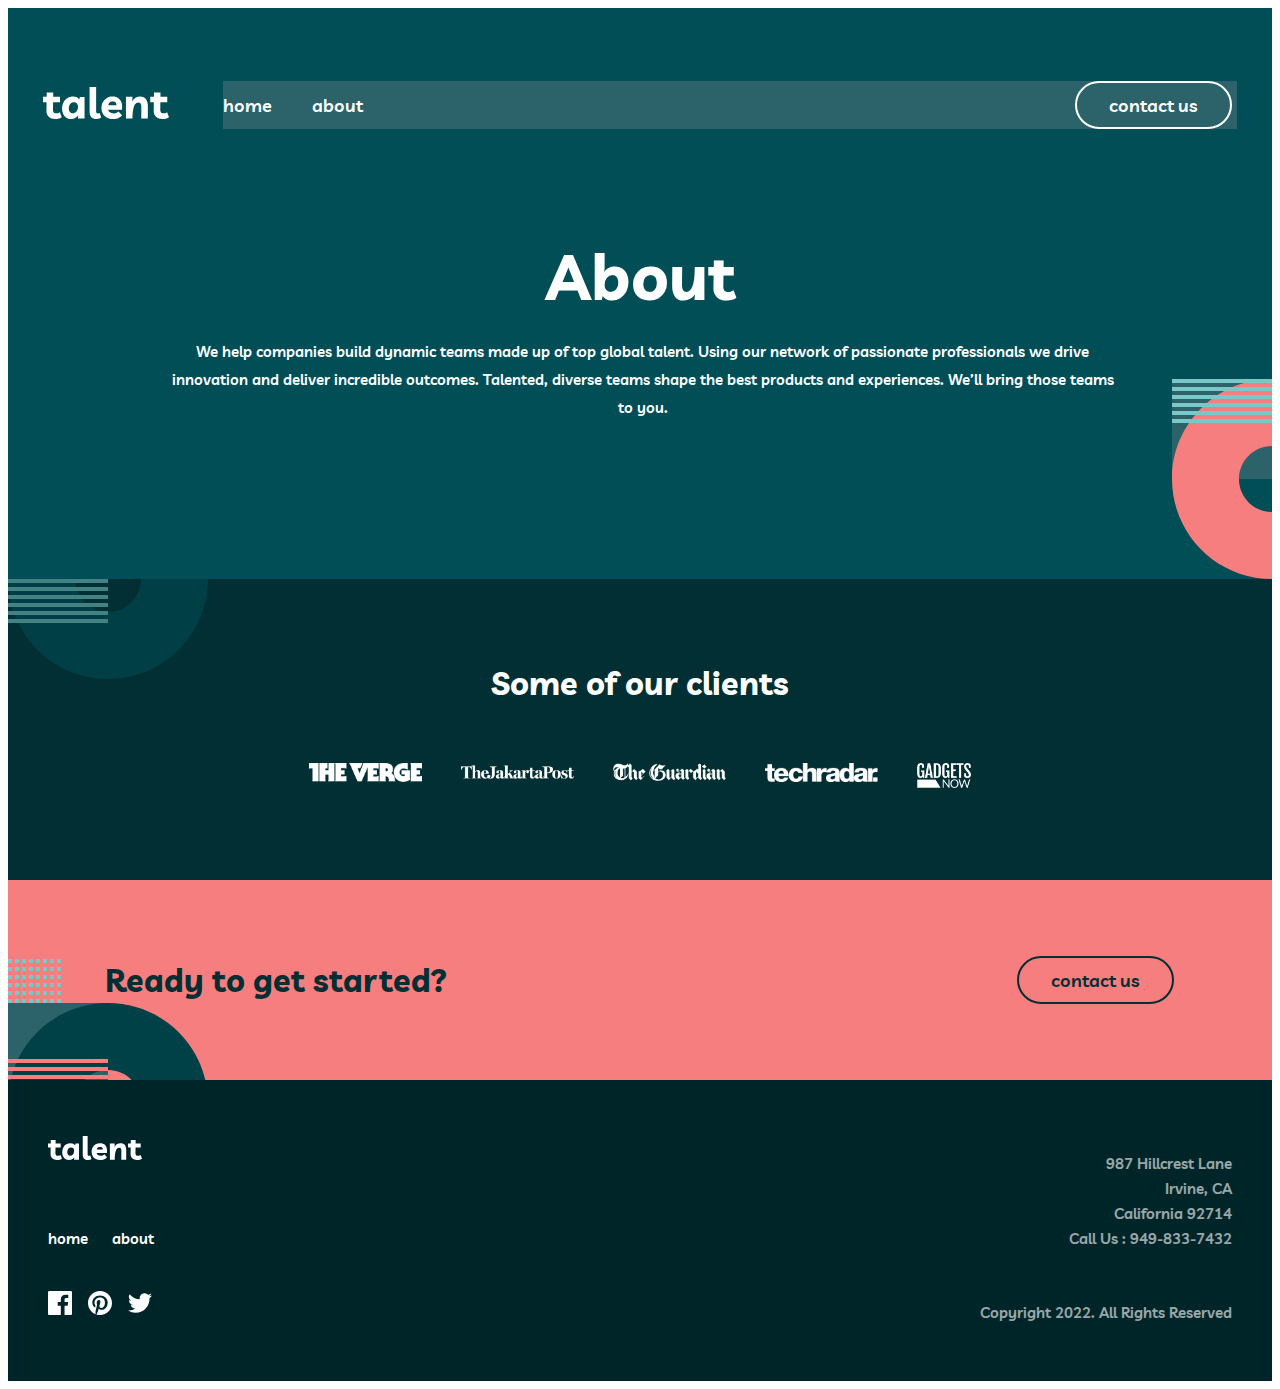
==== about.html @ b9b66983 "Add link to footer contacts button" ====
<!DOCTYPE html>
<html lang="en">

<head>
    <meta charset="UTF-8">
    <meta http-equiv="X-UA-Compatible" content="IE=edge">
    <meta name="viewport" content="width=device-width, initial-scale=1.0">
    <title>About</title>
    <link href="https://cdn.jsdelivr.net/npm/bootstrap@5.2.3/dist/css/bootstrap.min.css" rel="stylesheet" integrity="sha384-rbsA2VBKQhggwzxH7pPCaAqO46MgnOM80zW1RWuH61DGLwZJEdK2Kadq2F9CUG65" crossorigin="anonymous">
    <link rel="stylesheet" href="style.css">
    
</head>

<body>
    <header class="header">
        <a href="index.html" class="linked-img">
          <img src="assets/images/logo.svg" alt="talent logo" class="logo">
        </a>
        <a href="#offcanvasResponsive" data-bs-toggle="offcanvas" role="button" aria-controls="offcanvasResponsive" class="linked-img hamburger">
          <img src="assets/images/icon-hamburger.svg" alt="nav menu open" class="hamburger__img">
        </a>
        <div class="offcanvas-md offcanvas-end header__offcanvas" tabindex="-1" id="offcanvasResponsive" aria-labelledby="offcanvasResponsiveLabel">
            <a href="#offcanvasResponsive" data-bs-dismiss="offcanvas" role="button" class="linked-img close">
              <img src="assets/images/icon-close.svg" alt="nav menu close__img">
            </a>
            <nav class="nav">
              <a href="index.html" class="nav__item link-text body__1 nav__home">home</a>
              <a href="about.html" class="nav__item link-text body__1 nav__about">about</a>
              <a href="contacts.html" class="body__1 button button-primary-light nav__item">
                contact us
              </a>
            </nav>
            <img src="assets/images/bg-pattern-about-1-mobile-nav-1.svg" alt="mobile nav 1" class="offcanvas__bg-image">
        </div>
    </header>
    <main>
        <div class="main-banner-body">
            <div class="main-banner-title">About</div>
            <div class="main-banner-text">We help companies build dynamic teams made up of top global talent. Using our
                network of passionate professionals we drive innovation and deliver incredible outcomes. Talented,
                diverse teams shape the best products and experiences. We’ll bring those teams to you.</div>
            <div class="main-banner-image"><img src="assets/images/bg-pattern-about-1-mobile-nav-1.svg" alt=""></div>

        </div>

        <div class="about-container">
            <img class="about-image"  src="assets/images/bg-pattern-about-4.svg" alt="bg-pattern-about-4">
            <div class="about-text-size">Some of our clients</div>
          </div>
            <div class="about-container-img">
            <div><img class="about-container-box" src="assets/images/logo-the-verge.png" alt="logo-the-verge"></div>
            <div><img class="about-container-box" src="assets/images/logo-jakarta-post.png" alt="logo-jakarta-post"></div>
            <div><img class="about-container-box" src="assets/images/logo-the-guardian.png" alt="logo-the-guardian"></div>
            <div><img class="about-container-box" src="assets/images/logo-tech-radar.png" alt="logo-tech-radar"></div>
            <div><img class="about-container-box" src="assets/images/logo-gadgets-now.png" alt="logo-gadget-now"></div>
          </div>
    </main>
    <footer>
      <div class="ready-to-get-started">
        <div class="ready-to-get-started__text">Ready to get started?</div>
        <a href="contacts.html" class="body__1 button button-primary-dark">contact us</a>
        <img src="assets/images/bg-pattern-home-6-about-5.svg" alt="bg-pattern-home-6-about-5" class="ready-to-get-started__image">
      </div>
      <div class="footer-contacts-body">
        <div class="footer-nav">
          <a href="index.html" class="linked-img">
            <img src="assets/images/logo.svg" alt="logo" class="footer-logo">
          </a>
          <p class="footer-links"><a href="index.html" class="footer-links__home">home</a><a href="about.html" class="footer-links__about">about</a></p>
        </div>
        <p class="footer-contacts body__2">
            987 Hillcrest Lane <br>
            Irvine, CA <br>
            California 92714 <br>
            Call Us : 949-833-7432 <br>
        </p>
        <div class="social-network">
          <a target="_blank" href="https://facebook.com"><img src="assets/images/icon-facebook.svg" alt="facebook"></a>
          <a target="_blank" href="https://pinterest.com"><img src="assets/images/icon-pinterest.svg" alt="pinterest"></a>
          <a target="_blank" href="https://twitter.com"><img src="assets/images/icon-twitter.svg" alt="twiter"></a>
        </div>
        <p class="copyright body__2">Copyright 2022. All Rights Reserved</p>
      </div>
    </footer>

  


    <script src="https://cdn.jsdelivr.net/npm/bootstrap@5.2.3/dist/js/bootstrap.bundle.min.js" integrity="sha384-kenU1KFdBIe4zVF0s0G1M5b4hcpxyD9F7jL+jjXkk+Q2h455rYXK/7HAuoJl+0I4" crossorigin="anonymous"></script>
</body>
</html>
---- style.css ----
@import url("https://fonts.googleapis.com/css2?family=Livvic:ital,wght@0,600;0,700;1,600;1,700&display=swap");
:root {
    --midnight-green: #014e56;
    --light-coral: #f67e7e;
    --white: #ffffff;
    --rapture-blue: #79c8c7;
    --police-blue: #2c6269;
    --deep-jungle-green: #004047;
    --sacramento-state-green: #012f34;
    --dark-green: #002529;
    font-family: "Livvic", sans-serif;
}
*{
    box-sizing: border-box;
}
body{
    font-family: 'Livvic', sans-serif;
}
a{
    color: inherit;
    text-decoration: none;
}
h1, h2, h3, h4, h5, h6 {
    margin-bottom: 0;
}
.body__1 {
    font-size: 18px;
    line-height: 28px;
    font-weight: 600;
}
.body__2 {
    font-size: 15px;
    line-height: 25px;
    font-weight: 600;
}
.h1-large {
    font-size: 100px;
    line-height: 100px;
    font-weight: 700;
}
.h1-small {
    font-size: 64px;
    line-height: 56px;
    font-weight: 700;
}
.h2 {
    font-size: 48px;
    line-height: 48px;
    font-weight: 700;
}
.h3 {
    font-size: 18px;
    line-height: 28px;
    font-weight: 700;
}
.input__text,
.input__textarea{
    display: block;
    border-top: none;
    border-right: none;
    border-left: none;
    border-bottom: 1px solid var(--white);
    background-color: transparent;
    color: white;
    padding-left: 14px;
    margin-bottom: 24px;
    max-width: 540px;
    width: 100%;
}
.input__text{
    padding-bottom: 16px;
}
.input__textarea {
    resize: none;
}
.input__text::placeholder,
.input__textarea::placeholder {
    opacity: 0.6;
}
.input__text:focus-visible,
.input__textarea:focus-visible {
    border-color: var(--rapture-blue);
    outline: none;
}
.input__message{
    display: none;
    font-weight: 700;
    font-style: italic;
    font-size: 10px;
    line-height: 0.5rem;
    padding-left: 14px;
    max-width: 540px;
    width: 100%;
}
.input-alert{
    border-color: var(--light-coral);
    color: var(--light-coral);
}
.input__text.input-alert,
.input__textarea.input-alert{
    margin-bottom: 8px;
}
.input__message.input-alert {
    display: block;
    margin-bottom: 24px;
}
.about-container-img{
    background-color:#012F34;
    display:flex;
    flex-direction: column;
    color: #FFFFFF;
    text-align: center;
    gap: 56px;
    padding-bottom: 88px;
   
    
} 
.about-container{
    background-color:#012F34;
    color: #FFFFFF;
    text-align: center; 
    position: relative;
    padding-top: 88px;
    padding-bottom: 64px;
    overflow: hidden;
    font-size: 32px;
    line-height: 32px;
    font-weight: 700;
}



.about-container-box{
    max-height: 25px;
    max-width: 113px;
    text-align: center;
    
    
}

.about-image{
    position:absolute ;
    top: -100px;
    left: -100px;
    width: 200px;
    height: 200px;
    opacity: 54%;
}
/*.about-text-size{
    font-size: 32px;
    font-weight: 700;
}  */


.button{
    border-width: 2px;
    border-style: solid;
    border-radius: 24px;
    padding: 9px 32px 11px;
    height: 48px;
}
.button:disabled{
    opacity: 0.25;
}
.button-primary-light{
    background-color: transparent;
    border-color: var(--white);
    color: var(--white);
}
.button-primary-light:hover{
    background-color: var(--white);
    color: var(--sacramento-state-green);
}
.button-primary-dark {
    background-color: transparent;
    border-color: var(--sacramento-state-green);
    color: var(--sacramento-state-green);
}
.button-primary-dark:hover{
    background-color: var(--sacramento-state-green);
    color: var(--white);
}
.button-secondary {
    background-color: var(--white);
    border-color: var(--white);
    color: var(--sacramento-state-green);
}
.button-secondary:hover {
    background-color: var(--rapture-blue);
    border-color: var(--rapture-blue);
}

/*index main banner*/

@media only screen and (max-width: 768px) {
    /* For mobile devices with a screen width between 375px to 768px */
    .main-banner {
        font-family: "Livvic";
        background-color: rgba(1, 78, 86, 1);
        color: #ffffff;
        padding-top: 80px;
    }
    .banner-title {
        text-align: center;
        width: 87.2%;
        height: 80px;
        font-size: 40px;
        font-weight: 700;
        line-height: 40px;
        margin-bottom: 18px;
        margin-left: 6.4%;
        margin-right: 6.4%;
    }
    .banner-text {
        font-style: normal;
        text-align: center;
        width: 87.2%;
        height: 112px;
        font-size: 15px;
        font-weight: 600;
        line-height: 28px;
        margin-left: 6.4%;
        margin-right: 6.4%;
    }
    .bg-pattern-home-2{
        text-align: center;
        margin-top: 97px;
        margin-left: 2%;
        margin-right: 2%;
    }
  }
  
  @media only screen and (min-width: 768px) and (max-width: 1339px) {
    /* For tablets with a screen width between 769px and 1339px */
    .main-banner {
        padding-top: 112px;
        font-family: "Livvic";
        background-color: rgba(1, 78, 86, 1);
        color: #ffffff;
    }
    .banner-title {
        text-align: center;
        width: 88.94%;
        height: 112px;
        font-size: 64px;
        font-weight: 700;
        line-height: 56px;
        margin-bottom: 24px;
        margin-left: 5.85%;
        margin-right: 5.21%;
    }
    .banner-text {
        text-align: center;
        font-style: normal;
        width: 59.5%;
        margin-left: 20.2%;
        margin-right: 20.3%;
        font-size: 15px;
        font-weight: 600;
        line-height: 28px;
    }
    .bg-pattern-home-2{
        text-align: center;
        margin-top: 156px;
    }
  }
  @media only screen and (min-width: 1440px) {
    /* For desktop computers with a screen width above 1440px */
    .main-banner {
        padding-top: 112px;
        font-family: "Livvic";
        background-color: rgba(1, 78, 86, 1);
        color: #ffffff;
    }
    .banner-title {
        display: inline-block;
        width: 635px;
        height: 200px;
        font-size: 100px;
        font-weight: 700;
        line-height: 100px;
    }
    .banner-text {
        display: inline-block;
        text-align: left;
        width: 445px;
        height: 112px;
        margin-left: 155px;
        margin-right: 156px;
        font-size: 18px;
        font-weight: 600;
        line-height: 28px;
     }
     .bg-pattern-home-2{
        margin-top: 156px;
    }
  }

/*index main features*/

.main-features-body {
  position: relative;
  background-color: rgba(1, 47, 52, 1);
  font-family: "Livvic", sans-serif;
  text-align: center;
  overflow: hidden;
}
.red-line {
  position: absolute;
  padding: 28px 0px 25px 0px;
  left: 24px;
  width: 50px;
  height: 4px;
  border-bottom: solid #f67e7e;
}
.bg-pattern-home-3 {
  position: absolute;    
  display: inline-block;
  right:-100px;
  top: 0px;
 
}
.features-title {
  text-align: left;
  font-family: "Livvic";
  margin: 90px 100px 40px 20px;
  font-size: 32px;
  font-weight: 700;
  line-height: 32px;
  font-style: normal;
  vertical-align: top;
  color: #ffffff;
  
}
.features h5{
    text-align: center;
    font-style: normal;
    vertical-align: top;
    font-size: 18px;
    font-weight: 700;
    line-height: 28px;
    padding: 25px 2px 0px 2px;
}

.features p{ 
    color: #ffffff;
    font-style: normal;
    font-size: 15px;
    opacity: 0.8;
    padding: 5px 22px 25px 22px;
    font-weight: 600;
    line-height: 25px;  
}


/*about main banner*/

.main-banner-body{
    position: relative;
    font-family: "Livvic";
    background-color: rgba(1, 78, 86, 1);
    color: #FFFFFF;
    overflow: hidden;
}
.main-banner-title {
    text-align: center;
    margin-top: 8px;
    margin-bottom: 16px;
    font-family: 'Livvic';
    font-style: normal;
    line-height: 40px;
    font-weight: 700;
    font-size: 40px;
    
}
.main-banner-text{
    text-align: center;
    margin: 0px 24px 108px 24px;
    height: 196px;
    font-family: 'Livvic';
    font-style: normal;
    font-weight: 600;
    font-size: 15px;
    line-height: 28px;
    z-index: 30;
}
.main-banner-image {
    position: absolute;
    width: 200px;
    height: 200px;
    bottom: -100px;
    right: -100px;;
    opacity: 53,49%; 
}
/* contacts banner */
.contacts-container{
    background-color: var(--midnight-green);
    font-weight: bold;
    color: var(--white);
    text-align: center;
    padding-bottom: 48px;
    padding-left: 25px;
    padding-right: 25px;
    position: relative;
}
.contacts-content{
    font-weight: bold;
    color: var(--white);
    display:flex;
    flex-wrap: wrap;
    flex-direction: column;
    align-content: center;
    gap: 24px
}  
.contacts-content__item {
    display: flex;
    align-items: center;
    align-content: flex-start;
}
.contacts-content__img{
    width: 72px;
    height: 72px;
    text-align: center;
}
.contacts-content__text{
    margin-left: 23px;
    text-align: left;
    min-width: 232px;
    font-size: 18px;
    font-weight: 700;
    line-height: 28px;
    margin-bottom: 0;
}
.contacts-text1{
    font-size: 40px;
    line-height: 40px;
    margin-bottom: 16px;
    font-weight: 700; 
}
.contacts-text2{
    font-size: 32px;
    color: var(--light-coral);
    line-height: 48px; 
    font-weight: 700;
    margin-bottom: 40px;
}
.contacts-container__img{
    display: none;
    position: absolute;
    top: 0;
    left: -100px;
    width: 200px;
    height: 200px;
}

/*footer*/

.ready-to-get-started{
    background-color:var(--light-coral);
    text-align: center;
    position: relative;
    overflow: hidden;
    padding: 83px 24px;
    display: flex;
    flex-direction: column;
    align-items: center;
    gap: 24px;
}
.ready-to-get-started__text{
    font-size: 32px;
    line-height: 32px;
    font-weight: 700;
    color: var(--sacramento-state-green);
}

.ready-to-get-started__image {
    position: absolute;
    height: auto;
    width: 200px;
    bottom: -23px;
    left: 0px;    
}   
.footer-contacts-body {
    background-color: var(--dark-green);
    text-align: center;
    position: relative;
    padding-top: 60px;
    padding-bottom: 64px;
    padding-left: 24px;
    padding-right: 24px;
    display: flex;
    flex-direction: column;
    flex-wrap: wrap;
}
.footer-nav {
    flex-basis: 50%;
    display: flex;
    flex-direction: column;
    justify-content: space-between;
}
.footer-logo{  
    margin-bottom: 24px;
    height: 24px;
    width: auto;
}
.footer-links {
    margin-bottom: 24px;
    font-weight: 600;
    font-size: 15px;
    line-height: 25px;
    color: var(--white);
}
.footer-links__home {
    margin-right: 24px;
}
.footer-links__home:hover,
.footer-links__about:hover {
    color: var(--light-coral);
}
.footer-contacts{
    color: var(--white);
    opacity:0.6;
    margin-bottom: 40px;
    flex-basis: 50%;
}
.social-network > a:hover{
    filter: invert(51%) sepia(8%) saturate(3511%) hue-rotate(314deg) brightness(125%) contrast(93%);
}
.social-network{
    display: flex;
    margin-left: auto;
    margin-right: auto;
    margin-bottom: 25px;
    align-items: center;
    flex-direction: row;
    column-gap: 16px;
    width: fit-content;
    flex-basis: 50%;
}
.copyright{
    color: var(--white);
    opacity:0.6;
    flex-basis: 50%;
    margin-bottom: 0;
}

/* header */
.header {
    background-color: var(--midnight-green);
    padding: 48px 24px;
    display: flex;
    align-items: center;
}
.logo{
    height: 32px;
    width: auto;
}
.hamburger {
    margin-left: auto;
}
.hamburger__img{
    height: 17px;
    width: auto;
}
.linked-img{
    height: fit-content;
}

.header__offcanvas {
    background-color: var(--police-blue);
    max-width: 255px;
    padding-top: 56px;
}
.nav{
    display: flex;
    flex-direction: row;
    padding: 0 48px;
}
.link-text{
    color: var(--white);
}
.link-text:hover{
    color: var(--light-coral);
}
.nav__item{
    flex-basis: 100%;
}
.nav__home {
    margin-bottom: 24px;
}
.nav__about {
    margin-bottom: 36px;
}
.close {
    margin-bottom: 39px;
    text-align: end;
    margin-right: 25px;
    line-height: 0;
}
.close__img {
    height: 17px;
    width: auto;
}
.offcanvas__bg-image{
    position: fixed;
    width: 200px;
    height: auto;
    bottom: 0;
    right: -100px;
}

/* index main stories */

.main-stories-body {
    color: var(--white);
    padding-top: 140px; 
    padding-bottom: 84px;
    padding-left: 24px;
    padding-right: 24px;
    position: relative;
    text-align: center;
    background-color: var(--deep-jungle-green); 
}
.quote {
    word-wrap: break-word;
    color: var(--white);
    background-image: url(assets/images/icon-quotes.svg);
    background-repeat: no-repeat;
    background-position: top center;
    padding-top: 36px;
    margin-bottom: 16px;
}
.quotes {
    padding-top: 10px;
    display: flex;
    flex-direction: column;
    row-gap: 48px;
    align-items: center;
}
.stories-icon {
    position: absolute;
    top: 0;
    left: 0;
}
.main-stories {
    margin: 0 auto;
    font-size: 32px;
    font-weight: 700;
    line-height: 32px;
    margin-bottom: 30px;
}
.success-stories {
    color: var(--rapture-blue);
    display: inline-block;
}
.name {
    color: var(--rapture-blue);
    margin-bottom: 2;
}
.role {
    font-style: italic;
    font-weight: 500;
    font-size: 13px;
    line-height: 18px;
    margin-bottom: 16px;
}
.avatar {
    border-radius: 50%;
    border: 2px solid #C4FFFE;
    width: 62px;
    height: 62px;
}
.icon-bot-left {
    position: absolute;
    right: 0;
    bottom: 0;
}
/* form  */
.form-container {
    background-color: var(--midnight-green);
    padding: 10px 24px 88px 24px;
    position: relative;
    overflow: hidden;
}
.form-container__img {
    position: absolute;
    width: 200px;
    height: 200px;
    bottom: -100px;
    right: -100px;
}
.form {
    display: flex;
    flex-direction: column;
    flex-wrap: nowrap;
    align-items: stretch;
    align-content: center;
    margin-left: auto;
    margin-right: auto;
    width: fit-content;
    min-width: 325px
}
.form > .button{
    align-self: start;
}

/* *********TABLET********* */

@media screen and (min-width: 768px){
    /* header */
    .header {
        padding: 73px 35px 111px;
    }
    .logo {
        margin-right: 54px;
    }
    .hamburger {
        display: none;
    }
    .close {
        display: none;
    }
    .offcanvas__bg-image {
        display: none;
    }
    .header__offcanvas {
        max-width: 100%;
        width: 100%;
        padding-top: 0;
    }
    .nav {
        flex-direction: row;
        padding: 0;
        align-items: baseline;
    }
    .nav__item {
        flex-basis: auto;
        margin-bottom: 0;
        margin-right: 40px;
    }
    .button.nav__item{
        margin-left: auto;
        margin-right: 5px;
    }

    /* contacts form */
    .form-container {
        padding: 64px 113px 112px 113px;
    }
    .form-container__img {
        bottom: -3px;
        height: 225px;
    }
    .form {
        min-width: 540px;
    }

    /* contacts banner */
    .contacts-text1 {
        font-size: 64px;
        line-height: 56px;
    }
    .contacts-container__img {
        display: inline;
    }
    .contacts-content__text {
        min-width: 420px;
    }


    /* main stories */
    .main-stories-body {
        padding-top: 100px;
        padding-left: 97px;
        padding-right: 98px;
        padding-bottom: 100px;
    }
    .quotes__container {
        max-width: 573px;
    }



    /* footer */
    .ready-to-get-started{
        padding: 76px 98px 76px 97px;
        flex-direction: row;
        justify-content: space-between;
        gap: 0;
    }
    .footer-contacts-body {
        flex-direction: row;
        padding: 56px 40px;
    }
    .footer-nav {
        text-align: left;
        margin-bottom: 34px;
    }
    .footer-logo {
        margin-bottom: auto;
    }
    .footer-links {
        margin-bottom: 0;
    }
    .social-network {
        margin-bottom: 0;
    }
    .footer-contacts {
        text-align: right;
        margin-bottom: 34px;
    }
    .copyright {
        text-align: right;
    }
}

/* ************DESKTOP*********** */

@media screen and (min-width: 1440px){
    .header {
        padding: 77px 165px 120px;
    }
    .logo {
        margin-right: 82.5px;
        height: 40px;
    }
    .hamburger {
        display: none;
    }
    .close {
        display: none;
    }
    .offcanvas__bg-image {
        display: none;
    }
    .header__offcanvas {
        max-width: 100%;
        width: 100%;
        padding-top: 0;
    }
    .nav {
        flex-direction: row;
        padding: 0;
        align-items: baseline;
    }
    .nav__item {
        flex-basis: auto;
        margin-bottom: 0;
        margin-right: 40px;
    }
    .button.nav__item{
        margin-left: auto;
        margin-right: 0px;
    }

    /* contacts main*/
    .contacts-main {
        display: flex;
        flex-direction: row;
    }
    .contacts-container {
        width: 50%;
        padding-left: 165px;
        padding-right: 0;
        padding-bottom: 120px;
    }
    .contacts-text1 {
        line-height: 100px;
        text-align: left;
    }
    .contacts-text2 {
        text-align: left;
        margin-bottom: 32px;
    }
    .contacts-content {
        align-content: flex-start;
        gap: 8px;
    }
    .form-container {
        width: 50%;
        padding: 0 0 120px 32px;
    }
    .form {
        margin-left: 0;
        margin-right: 0;
        min-width: 0;
        width: 100%;
    }
    .input__textarea {
        max-height: 83px;
    }

}
@media screen and (min-width: 768px){
    .about-container{
        text-align: center;
       
       
    }

    .about-container-img{
        display: flex;
        flex-direction: row;
        gap: 39px;
        justify-content: center;
    }

    .about-image{
        position:absolute ;
        top: -100px;
        left: 0px;
        width: 200px;
        height: 200px;
        opacity: 54%;
}
}
@media screen and (min-width: 768px){
    .about-container{
        text-align: center;
       
       
    }

    .about-container-img{
        display: flex;
        flex-direction: row;
        gap: 39px;
        justify-content: center;
    }

    .about-image{
        position:absolute ;
        top: -100px;
        left: 0px;
        width: 200px;
        height: 200px;
        opacity: 54%;
}
}

/*About banner tablet*/
@media screen and (min-width: 768px){

    .main-banner-body{
        position: relative;
        font-family: "Livvic";
        background-color: rgba(1, 78, 86, 1);
        color: #FFFFFF;
        overflow: hidden;
    }
    
    .main-banner-title{
        text-align: center;
       margin-bottom: 34px;
        font-family: 'Livvic';
        font-style: normal;
        line-height: 56px;
        font-weight: 700;
        font-size: 64px;
    
    }
    .main-banner-text{
      text-align: center;
      margin-left: 158px;
      margin-right: 153px ;
      margin-bottom: 45px;
        font-family: 'Livvic';
        font-style: normal;
        font-weight: 600;
        font-size: 15px;
        line-height: 28px;
        z-index: 30;
    
    }
    .main-banner-image{
        position: absolute;
        width: 200px;
        height: 200px;
        bottom: 0px;
        right: -100px;;
       /* opacity: 0.53;*/ 
        mix-blend-mode: normal;
    
    }
}
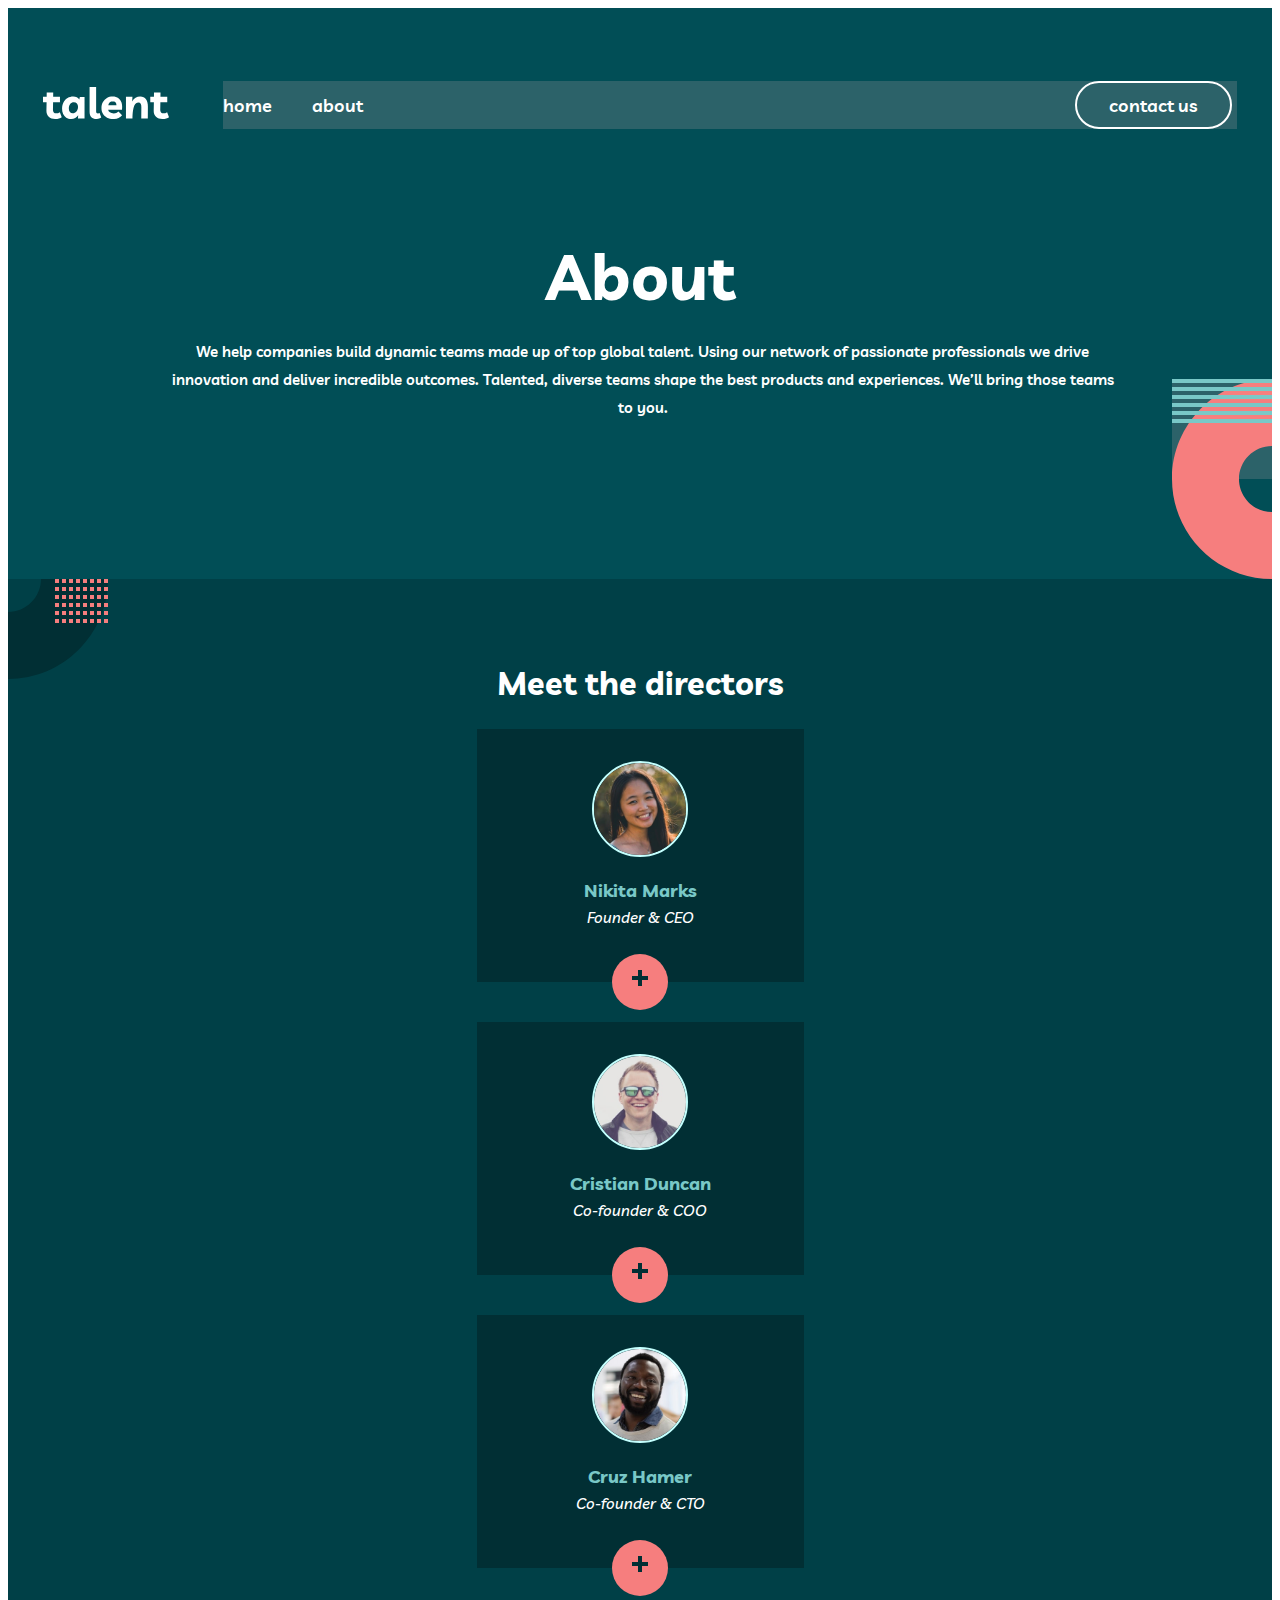
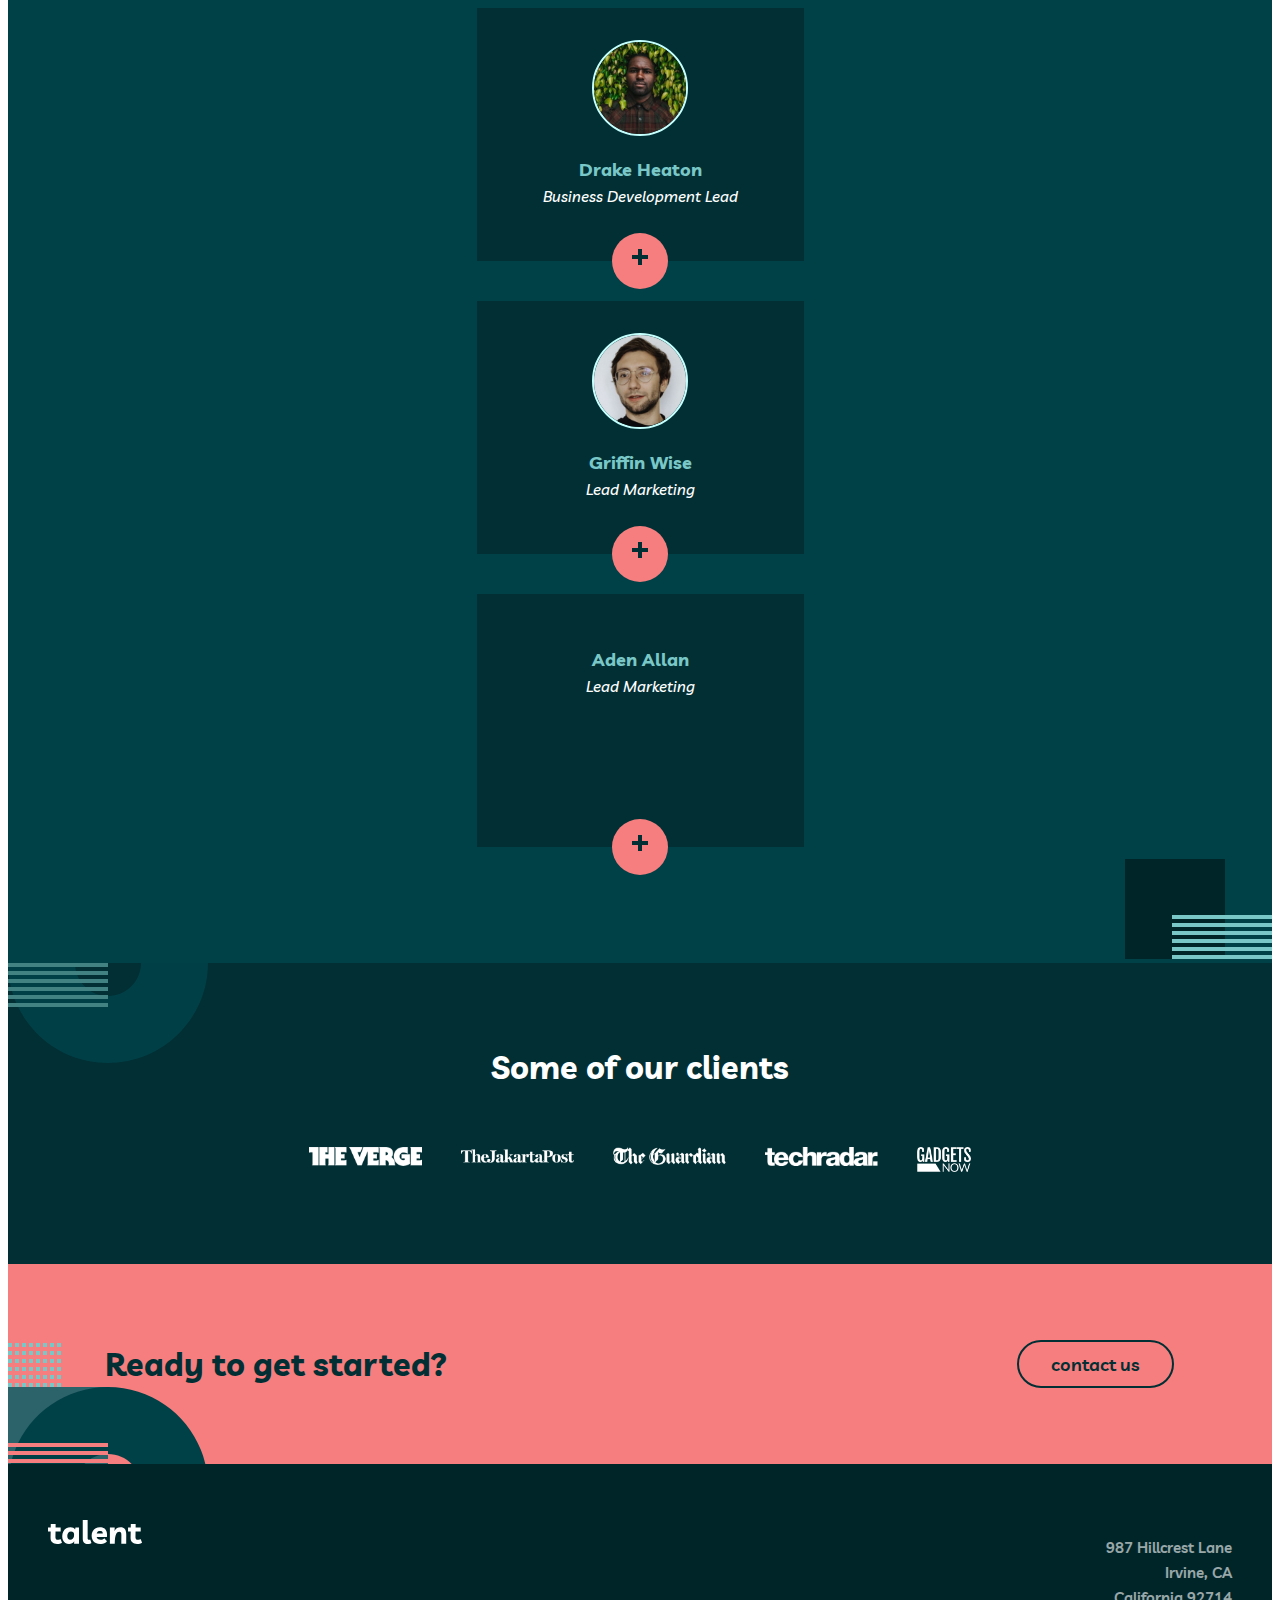
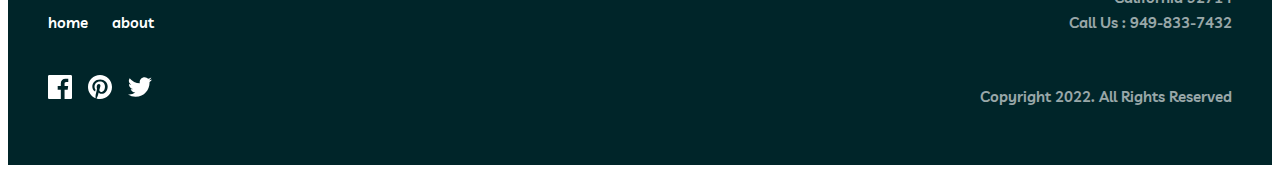
==== commit 2027eb9e: "padaryta mobili versija uzduoties JP2FT-11" ====
--- a/about.html
+++ b/about.html
@@ -41,6 +41,59 @@
                 diverse teams shape the best products and experiences. We’ll bring those teams to you.</div>
             <div class="main-banner-image"><img src="assets/images/bg-pattern-about-1-mobile-nav-1.svg" alt=""></div>
 
+        </div>
+
+        <div class="people-block-body">
+          <div class="image-left"><img src="assets/images/bg-pattern-about-2-contact-1.svg" alt=""></div>
+          <div class="people-block-title">Meet the directors</div>
+          <div class="people-block-nikita">
+           <img src="assets/images/avatar-nikita.jpg" alt="Nikita" class="Nikita-photo" id="nikita-photo">
+           <div class="name-director">Nikita Marks</div>
+           <div class="Nikita-position" id="nikita-position">Founder & CEO</div>
+           <div class="Nikita-description" id="nikita-description">“Empowered teams create truly amazing products. Set the north star and let them follow it.”<br><a target="_blank" href="https://linkedin.com"><img src="assets/images/icon-linkedin.svg" alt="linkedin"></a><a target="_blank" href="https://twitter.com"><img src="assets/images/icon-twitter.svg" alt="twitter"></a></div>
+           <div id="bind-plus-nikita" class="Nikita-button"><img src="assets/images/icon-cross.svg" alt=""></div>
+           </div>
+          <div><br><br></div>
+          <div class="people-block-cristian">
+            <img src="assets/images/avatar-christian.jpg" alt="" class="cristian-photo" id="cristian-photo">
+            <div class="name-director">Cristian Duncan</div>
+            <div class="cristian-position" id="cristian-position">Co-founder & COO</div>
+            <div class="cristian-description" id="cristian-description">“Empowered teams create truly amazing products. Set the north star and let them follow it.”<br><a target="_blank" href="https://linkedin.com"><img src="assets/images/icon-linkedin.svg" alt="linkedin"></a><a target="_blank" href="https://twitter.com"><img src="assets/images/icon-twitter.svg" alt="twitter"></a></div>
+            <div id="bind-plus-cristian" class="cristian-button"><img src="assets/images/icon-cross.svg" alt=""></div>
+           </div>
+           <div><br><br></div>
+           <div class="people-block-cruz">
+            <img src="assets/images/avatar-cruz.jpg" alt="" class="cruz-photo" id="cruz-photo">
+            <div class="name-director">Cruz Hamer</div>
+            <div class="cruz-position" id="cruz-position">Co-founder & CTO</div>
+            <div class="cruz-description" id="cruz-description">“Empowered teams create truly amazing products. Set the north star and let them follow it.”<br><a target="_blank" href="https://linkedin.com"><img src="assets/images/icon-linkedin.svg" alt="linkedin"></a><a target="_blank" href="https://twitter.com"><img src="assets/images/icon-twitter.svg" alt="twitter"></a></div>
+            <div id="bind-plus-cruz" class="cruz-button"><img src="assets/images/icon-cross.svg" alt=""></div>
+          </div>
+           <div><br><br></div>
+           <div class="people-block-drake">
+            <img src="assets/images/avatar-drake.jpg" alt="" class="drake-photo" id="drake-photo">
+            <div class="name-director">Drake Heaton</div>
+            <div class="drake-position" id="drake-position">Business Development Lead</div>
+            <div class="drake-description" id="drake-description">“Empowered teams create truly amazing products. Set the north star and let them follow it.”<br><a target="_blank" href="https://linkedin.com"><img src="assets/images/icon-linkedin.svg" alt="linkedin"></a><a target="_blank" href="https://twitter.com"><img src="assets/images/icon-twitter.svg" alt="twitter"></a></div>
+            <div id = "bind-plus-drake" class="drake-button"><img src="assets/images/icon-cross.svg" alt=""></div>
+          </div>
+           <div><br><br></div>
+           <div class="people-block-griffin">
+            <img src="assets/images/avatar-griffin.jpg" alt="" class="griffin-photo" id="griffin-photo">
+            <div class="name-director">Griffin Wise</div>
+            <div class="griffin-position" id="griffin-position">Lead Marketing</div>
+            <div class="griffin-description" id="griffin-description">“Empowered teams create truly amazing products. Set the north star and let them follow it.”<br><a target="_blank" href="https://linkedin.com"><img src="assets/images/icon-linkedin.svg" alt="linkedin"></a><a target="_blank" href="https://twitter.com"><img src="assets/images/icon-twitter.svg" alt="twitter"></a></div>
+            <div id = "bind-plus-griffin" class="griffin-button"><img src="assets/images/icon-cross.svg" alt=""></div>
+          </div>
+          <div><br><br></div>
+           <div class="people-block-aden">
+            <img src="" alt=""class="aden-photo" id="aden-photo">
+            <div class="name-director">Aden Allan</div>
+            <div class="aden-position" id="aden-position">Lead Marketing</div>
+            <div class="aden-description" id="aden-description">“Empowered teams create truly amazing products. Set the north star and let them follow it.”<br><a target="_blank" href="https://linkedin.com"><img src="assets/images/icon-linkedin.svg" alt="linkedin"></a><a target="_blank" href="https://twitter.com"><img src="assets/images/icon-twitter.svg" alt="twitter"></a></div>
+            <div id = "bind-plus-aden" class="aden-button"><img src="assets/images/icon-cross.svg" alt=""></div>
+          </div>
+          <div class="image-right"><img src="assets/images/bg-pattern-home-4-about-3.svg" alt=""></div>
         </div>
 
         <div class="about-container">
@@ -87,5 +140,6 @@
 
 
     <script src="https://cdn.jsdelivr.net/npm/bootstrap@5.2.3/dist/js/bootstrap.bundle.min.js" integrity="sha384-kenU1KFdBIe4zVF0s0G1M5b4hcpxyD9F7jL+jjXkk+Q2h455rYXK/7HAuoJl+0I4" crossorigin="anonymous"></script>
+    <script src="about-script.js"></script>
 </body>
 </html>--- a/style.css
+++ b/style.css
@@ -298,6 +298,8 @@
 
 /*index main features*/
 
+@media only screen and (max-width: 768px) {
+
 .main-features-body {
   position: relative;
   background-color: rgba(1, 47, 52, 1);
@@ -350,6 +352,77 @@
     padding: 5px 22px 25px 22px;
     font-weight: 600;
     line-height: 25px;  
+}
+}
+
+@media only screen and (min-width: 768px) and (max-width: 1339px) {
+    .main-features-body {
+        position: relative;
+        background-color: rgba(1, 47, 52, 1);
+        font-family: "Livvic", sans-serif;
+        text-align: center;
+        overflow: hidden;
+        padding-bottom: 100px;
+      }
+      .red-line {
+        padding: 28px 0px 25px 0px;
+        margin-left: 98px;
+        margin-top: 100px;
+        width: 50px;
+        height: 4px;
+        border-bottom: solid #f67e7e;
+      }
+
+      .image-features {
+        position: absolute;
+        padding: 28px 0px 25px 0px;
+        left: 104px;
+        right: 23px;
+        width: 50px;
+        height: 4px;
+      }
+      .bg-pattern-home-3 {
+        position: absolute;    
+        display: inline-block;
+        right:-100px;
+        top: 0px;
+       
+      }
+      .features-title {
+        width: 445px;
+        height: 65px;
+        text-align: left;
+        font-family: "Livvic";
+        margin: 90px 125px 40px 98px;
+        font-size: 32px;
+        font-weight: 700;
+        line-height: 32px;
+        font-style: normal;
+        vertical-align: top;
+        color: #ffffff;
+        
+      }
+      .features h5{
+          text-align: left;
+          font-style: normal;
+          vertical-align: top;
+          font-size: 18px;
+          font-weight: 700;
+          line-height: 28px;
+          padding: 25px 98px 15px 192px;
+      }
+      
+      .features p{ 
+          color: #ffffff;
+          text-align: left;
+          font-style: normal;
+          font-size: 18px;
+          opacity: 0.8;
+          padding: 5px 98px 32px 192px;
+          font-weight: 600;
+          line-height: 28px;
+      }
+      
 }
 
 
@@ -704,6 +777,440 @@
     align-self: start;
 }
 
+/* Meet the directors*/
+
+.people-block-body {
+    background-color: #004047;
+    position: relative;
+    overflow: hidden;
+}
+.image-left {
+    position: absolute;
+    top: -100px;
+    left: -100px;
+}
+.people-block-title {
+    font-style: normal;
+    color: #FFFFFF;
+    text-align: center;
+    font-weight: 700;
+    font-size: 32px;
+    line-height: 32px;
+    padding-top: 88px;
+    padding-bottom: 30px;
+}
+.name-director{
+    color: #79C8C7;
+    font-style: normal;
+    padding-top: 16px;
+    font-weight: 700;
+    font-size: 18px;
+    line-height: 28px;
+
+}
+.people-block-nikita {
+    text-align: center;
+    background-color: #012F34;
+    width: 327px;
+    height: 253px;
+    margin-left: auto;
+    margin-right: auto;
+    position: relative;
+}
+.Nikita-photo {
+    margin-top:32px;
+    width: 96px;
+    border: 2px solid rgba(196, 255, 254, 1);
+    border-radius:50%;
+}
+.Nikita-position {
+    color: #FFFFFF;
+    font-style: italic;
+    font-weight: 500;
+    font-size: 15px;
+    line-height: 25px;
+}
+.Nikita-description{
+    color: #FFFFFF;
+    font-weight: 600;
+    font-size: 15px;
+    line-height: 25px;
+    padding: 8px 46px;
+}
+.Nikita-description img{
+    padding: 24px 8px 63px;
+}
+.Nikita-description a:hover > img{
+    cursor: pointer;
+    filter: invert(51%) sepia(8%) saturate(3511%) hue-rotate(314deg) brightness(125%) contrast(93%);
+}
+.Nikita-position.show{
+    display: none;
+}
+.Nikita-description {
+    display: none;
+}
+.Nikita-description.show{
+    display: block;
+}
+.Nikita-photo.show{
+    display: none;
+}
+.Nikita-button {
+  height: 56px;
+  width: 56px;
+  background-color:#F67E7E;
+  border-radius: 50%;
+  display: inline-block;
+  position: absolute;
+  bottom: -28px;
+  left:50%;
+  margin-left: -28px;
+  line-height: 53px;
+  transition: transform 0.5s;
+}
+.Nikita-button.active{
+    background-color: #79C8C7;
+    transform: rotate(45deg);
+}
+
+.people-block-cristian {
+    text-align: center;
+    background-color: #012F34;
+    width: 327px;
+    height: 253px;
+    margin-left: auto;
+    margin-right: auto;
+    position: relative;
+}
+.cristian-photo {
+    margin-top:32px;
+    width: 96px;
+    border: 2px solid rgba(196, 255, 254, 1);
+    border-radius:50%;
+    
+}
+.cristian-position {
+    color: #FFFFFF;
+    font-style: italic;
+    font-weight: 500;
+    font-size: 15px;
+    line-height: 25px;
+}
+.cristian-description{
+    color: #FFFFFF;
+    font-weight: 600;
+    font-size: 15px;
+    line-height: 25px;
+    padding: 8px 46px;
+}
+.cristian-description img{
+    padding: 24px 8px 63px;
+}
+.cristian-description a:hover > img{
+    cursor: pointer;
+    filter: invert(51%) sepia(8%) saturate(3511%) hue-rotate(314deg) brightness(125%) contrast(93%);
+}
+.cristian-position.show{
+    display: none;
+}
+.cristian-description {
+    display: none;
+}
+.cristian-description.show{
+    display: block
+}
+.cristian-photo.show {
+    display: none;
+}
+.cristian-button {
+  height: 56px;
+  width: 56px;
+  background-color:#F67E7E;
+  border-radius: 50%;
+  display: inline-block;
+  position: absolute;
+  bottom: -28px;
+  left:50%;
+  margin-left: -28px;
+  line-height: 53px;
+  transition: transform 0.5s;
+}
+.cristian-button.active{
+    background-color: #79C8C7;
+    transform: rotate(45deg);
+}
+
+.people-block-cruz {
+    text-align: center;
+    background-color: #012F34;
+    width: 327px;
+    height: 253px;
+    margin-left: auto;
+    margin-right: auto;
+    position: relative;
+}
+.cruz-photo {
+    margin-top:32px;
+    width: 96px;
+    border: 2px solid rgba(196, 255, 254, 1);
+    border-radius:50%;
+}
+.cruz-position {
+    color: #FFFFFF;
+    font-style: italic;
+    font-weight: 500;
+    font-size: 15px;
+    line-height: 25px;
+}
+.cruz-description{
+    color: #FFFFFF;
+    font-weight: 600;
+    font-size: 15px;
+    line-height: 25px;
+    padding: 8px 46px;
+}
+.cruz-description img{
+    padding: 24px 8px 63px;
+}
+.cruz-description a:hover > img{
+    cursor: pointer;
+    filter: invert(51%) sepia(8%) saturate(3511%) hue-rotate(314deg) brightness(125%) contrast(93%);
+}
+.cruz-position.show{
+    display: none;
+}
+.cruz-description {
+    display: none;
+}
+.cruz-description.show{
+    display: block
+}
+.cruz-photo.show {
+    display: none;
+}
+.cruz-button {
+  height: 56px;
+  width: 56px;
+  background-color:#F67E7E;
+  border-radius: 50%;
+  display: inline-block;
+  position: absolute;
+  bottom: -28px;
+  left:50%;
+  margin-left: -28px;
+  line-height: 53px;
+  transition: transform 0.5s;
+}
+.cruz-button.active{
+    background-color: #79C8C7;
+    transform: rotate(45deg);
+}
+.people-block-drake {
+    text-align: center;
+    background-color: #012F34;
+    width: 327px;
+    height: 253px;
+    margin-left: auto;
+    margin-right: auto;
+    position: relative;
+}
+.drake-photo {
+    margin-top:32px;
+    width: 96px;
+    border: 2px solid rgba(196, 255, 254, 1);
+    border-radius:50%;
+}
+.drake-position {
+    color: #FFFFFF;
+    font-style: italic;
+    font-weight: 500;
+    font-size: 15px;
+    line-height: 25px;
+}
+.drake-description{
+    color: #FFFFFF;
+    font-weight: 600;
+    font-size: 15px;
+    line-height: 25px;
+    padding: 8px 46px;
+}
+.drake-description img{
+    padding: 24px 8px 63px;
+}
+.drake-description a:hover > img{
+    cursor: pointer;
+    filter: invert(51%) sepia(8%) saturate(3511%) hue-rotate(314deg) brightness(125%) contrast(93%);
+}
+.drake-position.show{
+    display: none;
+}
+.drake-description {
+    display: none;
+}
+.drake-description.show{
+    display: block
+}
+.drake-photo.show {
+    display: none;
+}
+.drake-button {
+  height: 56px;
+  width: 56px;
+  background-color:#F67E7E;
+  border-radius: 50%;
+  display: inline-block;
+  position: absolute;
+  bottom: -28px;
+  left:50%;
+  margin-left: -28px;
+  line-height: 53px;
+  transition: transform 0.5s;
+}
+.drake-button.active{
+    background-color: #79C8C7;
+    transform: rotate(45deg);
+}
+
+
+.people-block-griffin {
+    text-align: center;
+    background-color: #012F34;
+    width: 327px;
+    height: 253px;
+    margin-left: auto;
+    margin-right: auto;
+    position: relative; 
+}
+.griffin-photo {
+    margin-top:32px;
+    width: 96px;
+    border: 2px solid rgba(196, 255, 254, 1);
+    border-radius:50%;
+}
+.griffin-position {
+    color: #FFFFFF;
+    font-style: italic;
+    font-weight: 500;
+    font-size: 15px;
+    line-height: 25px;
+}
+.griffin-description{
+    color: #FFFFFF;
+    font-weight: 600;
+    font-size: 15px;
+    line-height: 25px;
+    padding: 8px 46px;
+}
+.griffin-description img{
+    padding: 24px 8px 63px;
+}
+.griffin-description a:hover > img{
+    cursor: pointer;
+    filter: invert(51%) sepia(8%) saturate(3511%) hue-rotate(314deg) brightness(125%) contrast(93%);
+}
+.griffin-position.show{
+    display: none;
+}
+.griffin-description {
+    display: none;
+}
+.griffin-description.show{
+    display: block
+}
+.griffin-photo.show {
+    display: none;
+}
+.griffin-button {
+  height: 56px;
+  width: 56px;
+  background-color:#F67E7E;
+  border-radius: 50%;
+  display: inline-block;
+  position: absolute;
+  bottom: -28px;
+  left:50%;
+  margin-left: -28px;
+  line-height: 53px;
+  transition: transform 0.5s;
+}
+.griffin-button.active{
+    background-color: #79C8C7;
+    transform: rotate(45deg);
+}
+
+.people-block-aden {
+    text-align: center;
+    background-color: #012F34;
+    width: 327px;
+    height: 253px;
+    margin-left: auto;
+    margin-right: auto;
+    position: relative;
+    margin-bottom: 116px;
+}
+.aden-photo {
+    margin-top:32px;
+    width: 96px;
+    border-radius:50%;
+}
+.aden-position {
+    color: #FFFFFF;
+    font-style: italic;
+    font-weight: 500;
+    font-size: 15px;
+    line-height: 25px;
+}
+.aden-description{
+    color: #FFFFFF;
+    font-weight: 600;
+    font-size: 15px;
+    line-height: 25px;
+    padding: 8px 46px;
+}
+.aden-description img{
+    padding: 24px 8px 63px;
+}
+.aden-description a:hover > img{
+    cursor: pointer;
+    filter: invert(51%) sepia(8%) saturate(3511%) hue-rotate(314deg) brightness(125%) contrast(93%);
+}
+.aden-position.show{
+    display: none;
+}
+.aden-description {
+    display: none;
+}
+.aden-description.show{
+    display: block
+}
+.aden-photo.show {
+    display: none;
+}
+.aden-button {
+  height: 56px;
+  width: 56px;
+  background-color:#F67E7E;
+  border-radius: 50%;
+  display: inline-block;
+  position: absolute;
+  bottom: -28px;
+  left:50%;
+  margin-left: -28px;
+  line-height: 53px;
+  transition: transform 0.5s;
+}
+.aden-button.active{
+    background-color: #79C8C7;
+    transform: rotate(45deg);
+}
+.image-right {
+    position: absolute;
+    bottom: 0px;
+    right: 0px;
+}
+
+
 /* *********TABLET********* */
 
 @media screen and (min-width: 768px){
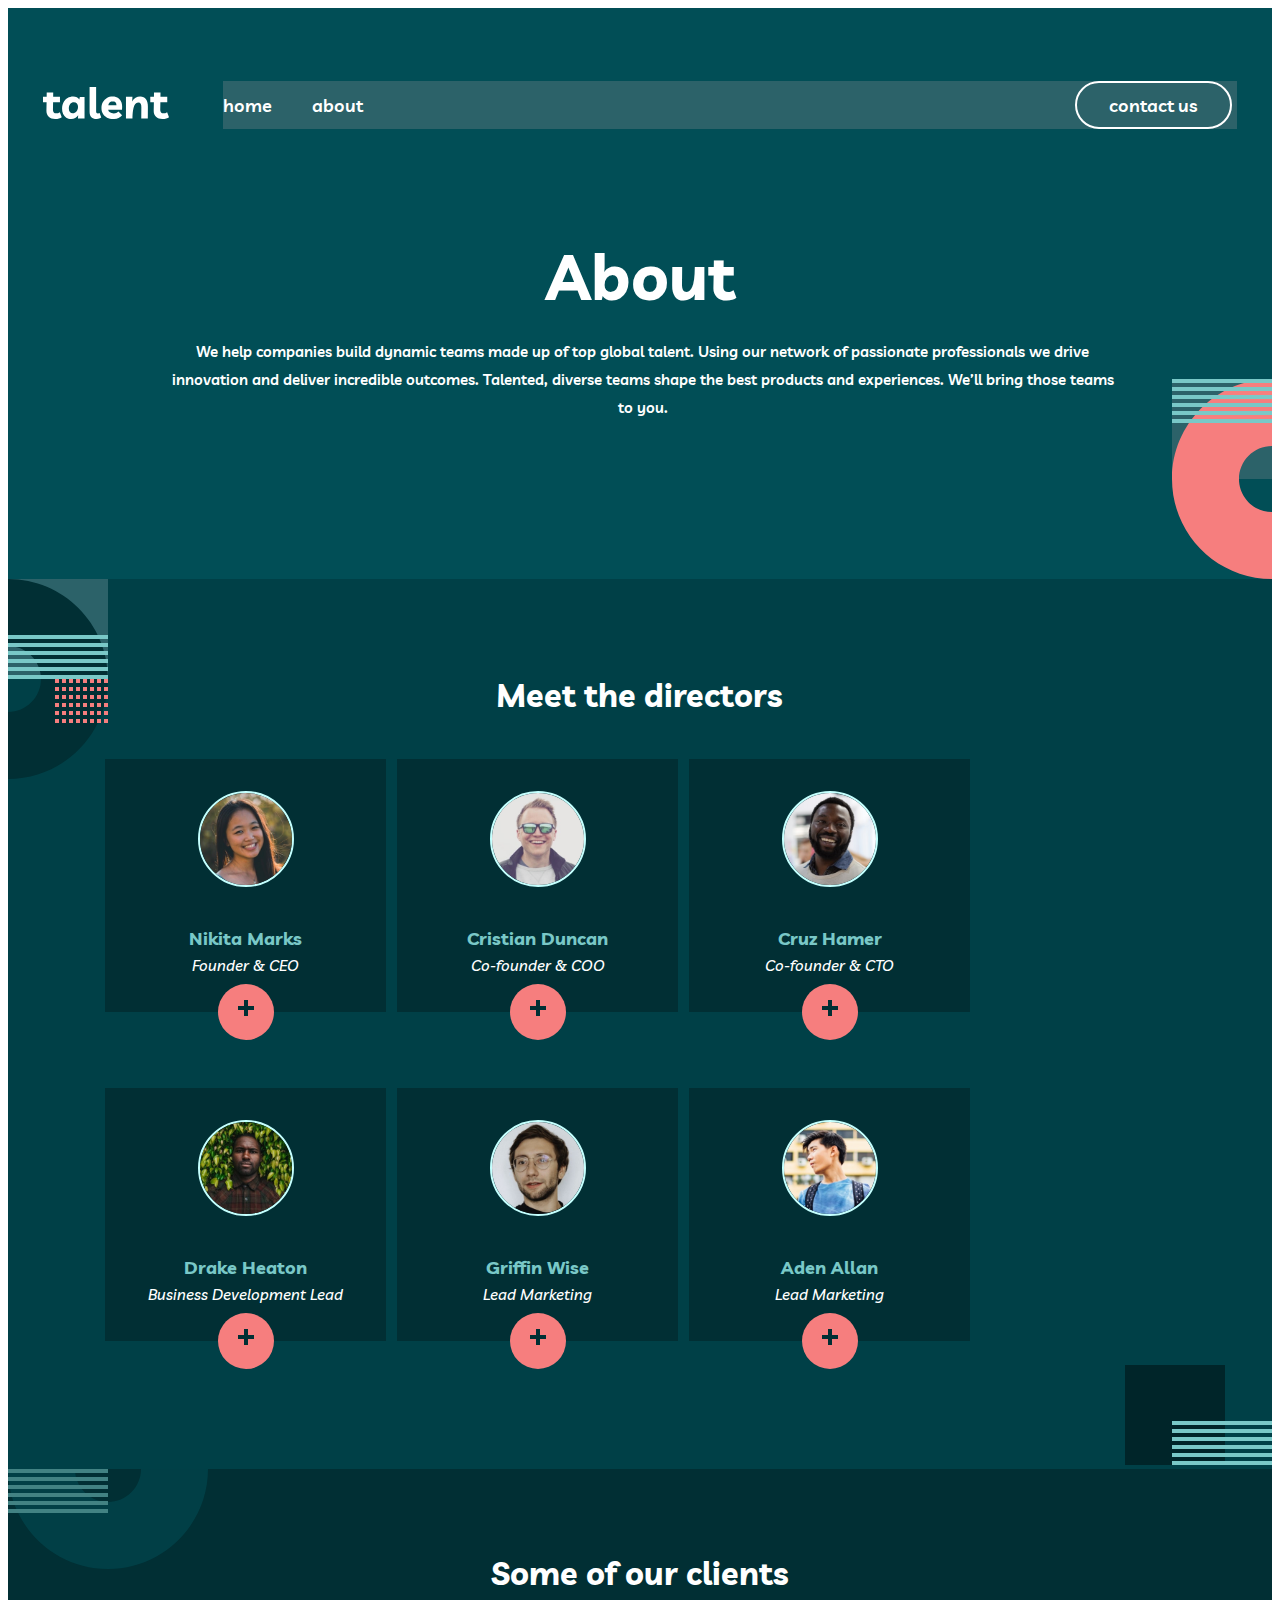
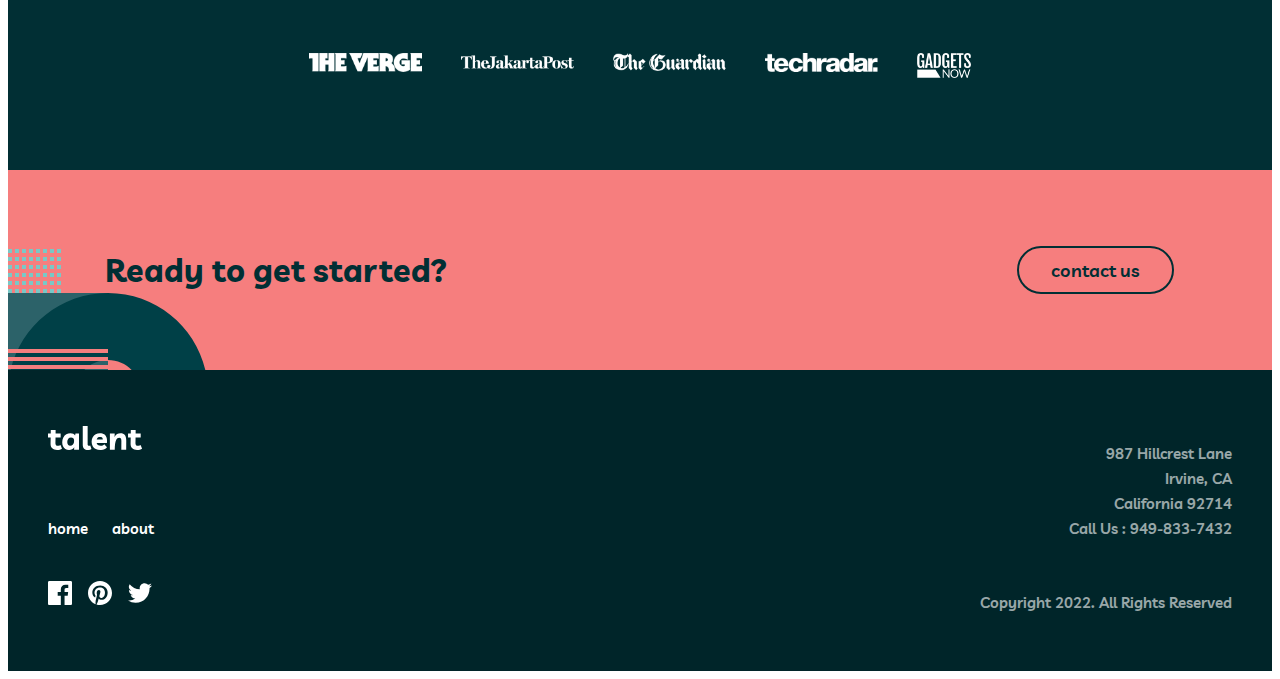
==== commit c82c4a36: "Add about tablet responsive" ====
--- a/about.html
+++ b/about.html
@@ -2,144 +2,254 @@
 <html lang="en">
 
 <head>
-    <meta charset="UTF-8">
-    <meta http-equiv="X-UA-Compatible" content="IE=edge">
-    <meta name="viewport" content="width=device-width, initial-scale=1.0">
-    <title>About</title>
-    <link href="https://cdn.jsdelivr.net/npm/bootstrap@5.2.3/dist/css/bootstrap.min.css" rel="stylesheet" integrity="sha384-rbsA2VBKQhggwzxH7pPCaAqO46MgnOM80zW1RWuH61DGLwZJEdK2Kadq2F9CUG65" crossorigin="anonymous">
-    <link rel="stylesheet" href="style.css">
-    
+  <meta charset="UTF-8">
+  <meta http-equiv="X-UA-Compatible" content="IE=edge">
+  <meta name="viewport" content="width=device-width, initial-scale=1.0">
+  <title>About</title>
+  <link href="https://cdn.jsdelivr.net/npm/bootstrap@5.2.3/dist/css/bootstrap.min.css" rel="stylesheet"
+    integrity="sha384-rbsA2VBKQhggwzxH7pPCaAqO46MgnOM80zW1RWuH61DGLwZJEdK2Kadq2F9CUG65" crossorigin="anonymous">
+  <link rel="stylesheet" href="style.css">
+
 </head>
 
 <body>
-    <header class="header">
+  <header class="header">
+    <a href="index.html" class="linked-img">
+      <img src="assets/images/logo.svg" alt="talent logo" class="logo">
+    </a>
+    <a href="#offcanvasResponsive" data-bs-toggle="offcanvas" role="button" aria-controls="offcanvasResponsive"
+      class="linked-img hamburger">
+      <img src="assets/images/icon-hamburger.svg" alt="nav menu open" class="hamburger__img">
+    </a>
+    <div class="offcanvas-md offcanvas-end header__offcanvas" tabindex="-1" id="offcanvasResponsive"
+      aria-labelledby="offcanvasResponsiveLabel">
+      <a href="#offcanvasResponsive" data-bs-dismiss="offcanvas" role="button" class="linked-img close">
+        <img src="assets/images/icon-close.svg" alt="nav menu close__img">
+      </a>
+      <nav class="nav">
+        <a href="index.html" class="nav__item link-text body__1 nav__home">home</a>
+        <a href="about.html" class="nav__item link-text body__1 nav__about">about</a>
+        <a href="contacts.html" class="body__1 button button-primary-light nav__item">
+          contact us
+        </a>
+      </nav>
+      <img src="assets/images/bg-pattern-about-1-mobile-nav-1.svg" alt="mobile nav 1" class="offcanvas__bg-image">
+    </div>
+  </header>
+  <main>
+    <div class="main-banner-body">
+      <div class="main-banner-title">
+        About
+      </div>
+          
+      <div class="main-banner-text">
+        
+              <div class="red-line--desktop"></div>We help companies build dynamic teams made up of top global talent. Using our
+        network of passionate professionals we drive innovation and deliver incredible outcomes. Talented,
+        diverse teams shape the best products and experiences. We’ll bring those teams to you.
+      </div>
+      <div class="main-banner-image">
+        <img src="assets/images/bg-pattern-about-1-mobile-nav-1.svg" alt="">
+      </div>
+
+    </div>
+
+    <div class="people-block">
+      <div class="people-block__img-left"><img src="assets/images/bg-pattern-about-2-contact-1.svg" alt=""></div>
+      <div class="people-block__title">Meet the directors</div>
+      <div class="people-block__directors">
+        <div class="director">
+          <img src="assets/images/avatar-nikita.jpg" alt="Nikita" class="director__photo" id="nikita-photo">
+          <h3 class="director__name h3">Nikita Marks</h3>
+          <div class="director__position" id="nikita-position">Founder & CEO</div>
+          <div class="director__description body__2" id="nikita-description">
+            “Empowered teams create truly amazing products. Set the
+            north star and let them follow it.”
+            <div class="director__links">
+              <a target="_blank" href="https://linkedin.com" class="linked-img">
+                <img src="assets/images/icon-linkedin.svg" alt="linkedin" class="director__social">
+              </a>
+              <a target="_blank" href="https://twitter.com" class="linked-img">
+                <img src="assets/images/icon-twitter.svg" alt="twitter" class="director__social">
+              </a>
+            </div>
+          </div>
+          <div id="bind-plus-nikita" class="director__button">
+            <img src="assets/images/icon-cross.svg" alt="plus icon">
+          </div>
+        </div>
+
+        <div class="director">
+          <img src="assets/images/avatar-christian.jpg" alt="Cristian" class="director__photo" id="cristian-photo">
+          <h3 class="director__name h3">Cristian Duncan</h3>
+          <div class="director__position" id="cristian-position">
+            Co-founder & COO
+          </div>
+          <div class="director__description" id="cristian-description">
+            “Empowered teams create truly amazing products. Set
+            the north star and let them follow it.”
+            <div class="director__links">
+              <a target="_blank" href="https://linkedin.com" class="linked-img">
+                <img src="assets/images/icon-linkedin.svg" alt="linkedin" class="director__social">
+              </a>
+              <a target="_blank" href="https://twitter.com" class="linked-img">
+                <img src="assets/images/icon-twitter.svg" alt="twitter" class="director__social">
+              </a>
+            </div>
+          </div>
+          <div id="bind-plus-cristian" class="director__button">
+            <img src="assets/images/icon-cross.svg" alt="plus icon">
+          </div>
+        </div>
+
+        <div class="director">
+          <img src="assets/images/avatar-cruz.jpg" alt="Cruz" class="director__photo" id="cruz-photo">
+          <h3 class="director__name h3">Cruz Hamer</h3>
+          <div class="director__position" id="cruz-position">
+            Co-founder & CTO
+          </div>
+          <div class="director__description" id="cruz-description">
+            “Empowered teams create truly amazing products. Set the
+            north star and let them follow it.”
+            <div class="director__links">
+              <a target="_blank" href="https://linkedin.com" class="linked-img">
+                <img
+                  src="assets/images/icon-linkedin.svg" alt="linkedin" class="director__social">
+                </a>
+                <a target="_blank" href="https://twitter.com" class="linked-img">
+                <img src="assets/images/icon-twitter.svg" alt="twitter" class="director__social">
+              </a>
+            </div>
+          </div>
+          <div id="bind-plus-cruz" class="director__button">
+            <img src="assets/images/icon-cross.svg" alt="plus icon">
+          </div>
+        </div>
+
+        <div class="director">
+          <img src="assets/images/avatar-drake.jpg" alt="Drake" class="director__photo" id="drake-photo">
+          <h3 class="director__name h3">Drake Heaton</h3>
+          <div class="director__position" id="drake-position">
+            Business Development Lead
+          </div>
+          <div class="director__description" id="drake-description">
+            “Empowered teams create truly amazing products. Set the
+            north star and let them follow it.”
+            <div class="director__links">
+              <a target="_blank" href="https://linkedin.com" class="linked-img">
+                <img src="assets/images/icon-linkedin.svg" alt="linkedin" class="director__social">
+              </a>
+              <a target="_blank" href="https://twitter.com" class="linked-img">
+                <img src="assets/images/icon-twitter.svg" alt="twitter" class="director__social">
+              </a>
+            </div>
+          </div>
+          <div id="bind-plus-drake" class="director__button">
+            <img src="assets/images/icon-cross.svg" alt="plus icon">
+          </div>
+        </div>
+
+        <div class="director">
+          <img src="assets/images/avatar-griffin.jpg" alt="Griffin" class="director__photo" id="griffin-photo">
+          <h3 class="director__name h3">Griffin Wise</h3>
+          <div class="director__position" id="griffin-position">
+            Lead Marketing
+          </div>
+          <div class="director__description" id="griffin-description">
+            “Empowered teams create truly amazing products. Set
+            the north star and let them follow it.”
+            <div class="director__links">
+              <a target="_blank" href="https://linkedin.com" class="linked-img">
+                <img src="assets/images/icon-linkedin.svg" alt="linkedin" class="director__social">
+              </a>
+              <a target="_blank" href="https://twitter.com" class="linked-img">
+                <img src="assets/images/icon-twitter.svg" alt="twitter" class="director__social">
+              </a>
+            </div>
+          </div>
+          <div id="bind-plus-griffin" class="director__button">
+            <img src="assets/images/icon-cross.svg" alt="plus icon">
+          </div>
+        </div>
+
+        <div class="director">
+          <img src="assets/images/avatar-aden.jpg" alt="Aden" class="director__photo" id="aden-photo">
+          <h3 class="director__name h3">Aden Allan</h3>
+          <div class="director__position" id="aden-position">
+            Lead Marketing
+          </div>
+          <div class="director__description" id="aden-description">
+            “Empowered teams create truly amazing products. Set the
+            north star and let them follow it.”
+            <div class="director__links">
+              <a target="_blank" href="https://linkedin.com" class="linked-img">
+                <img src="assets/images/icon-linkedin.svg" alt="linkedin" class="director__social">
+              </a>
+              <a target="_blank" href="https://twitter.com" class="linked-img">
+                <img src="assets/images/icon-twitter.svg" alt="twitter" class="director__social">
+              </a>
+            </div>
+          </div>
+          <div id="bind-plus-aden" class="director__button">
+            <img src="assets/images/icon-cross.svg" alt="plus icon">
+          </div>
+        </div>
+      </div>
+
+      <div class="people-block__img-right">
+        <img src="assets/images/bg-pattern-home-4-about-3.svg" alt="">
+      </div>
+    </div>
+
+    <div class="about-container">
+      <img class="about-image" src="assets/images/bg-pattern-about-4.svg" alt="bg-pattern-about-4">
+      <div class="about-text-size">Some of our clients</div>
+    </div>
+    <div class="about-container-img">
+      <div><img class="about-container-box" src="assets/images/logo-the-verge.png" alt="logo-the-verge"></div>
+      <div><img class="about-container-box" src="assets/images/logo-jakarta-post.png" alt="logo-jakarta-post"></div>
+      <div><img class="about-container-box" src="assets/images/logo-the-guardian.png" alt="logo-the-guardian"></div>
+      <div><img class="about-container-box" src="assets/images/logo-tech-radar.png" alt="logo-tech-radar"></div>
+      <div><img class="about-container-box" src="assets/images/logo-gadgets-now.png" alt="logo-gadget-now"></div>
+    </div>
+  </main>
+  <footer>
+    <div class="ready-to-get-started">
+      <div class="ready-to-get-started__text">Ready to get started?</div>
+      <a href="contacts.html" class="body__1 button button-primary-dark">contact us</a>
+      <img src="assets/images/bg-pattern-home-6-about-5.svg" alt="bg-pattern-home-6-about-5"
+        class="ready-to-get-started__image">
+    </div>
+    <div class="footer-contacts-body">
+      <div class="footer-nav">
         <a href="index.html" class="linked-img">
-          <img src="assets/images/logo.svg" alt="talent logo" class="logo">
+          <img src="assets/images/logo.svg" alt="logo" class="footer-logo">
         </a>
-        <a href="#offcanvasResponsive" data-bs-toggle="offcanvas" role="button" aria-controls="offcanvasResponsive" class="linked-img hamburger">
-          <img src="assets/images/icon-hamburger.svg" alt="nav menu open" class="hamburger__img">
-        </a>
-        <div class="offcanvas-md offcanvas-end header__offcanvas" tabindex="-1" id="offcanvasResponsive" aria-labelledby="offcanvasResponsiveLabel">
-            <a href="#offcanvasResponsive" data-bs-dismiss="offcanvas" role="button" class="linked-img close">
-              <img src="assets/images/icon-close.svg" alt="nav menu close__img">
-            </a>
-            <nav class="nav">
-              <a href="index.html" class="nav__item link-text body__1 nav__home">home</a>
-              <a href="about.html" class="nav__item link-text body__1 nav__about">about</a>
-              <a href="contacts.html" class="body__1 button button-primary-light nav__item">
-                contact us
-              </a>
-            </nav>
-            <img src="assets/images/bg-pattern-about-1-mobile-nav-1.svg" alt="mobile nav 1" class="offcanvas__bg-image">
-        </div>
-    </header>
-    <main>
-        <div class="main-banner-body">
-            <div class="main-banner-title">About</div>
-            <div class="main-banner-text">We help companies build dynamic teams made up of top global talent. Using our
-                network of passionate professionals we drive innovation and deliver incredible outcomes. Talented,
-                diverse teams shape the best products and experiences. We’ll bring those teams to you.</div>
-            <div class="main-banner-image"><img src="assets/images/bg-pattern-about-1-mobile-nav-1.svg" alt=""></div>
-
-        </div>
-
-        <div class="people-block-body">
-          <div class="image-left"><img src="assets/images/bg-pattern-about-2-contact-1.svg" alt=""></div>
-          <div class="people-block-title">Meet the directors</div>
-          <div class="people-block-nikita">
-           <img src="assets/images/avatar-nikita.jpg" alt="Nikita" class="Nikita-photo" id="nikita-photo">
-           <div class="name-director">Nikita Marks</div>
-           <div class="Nikita-position" id="nikita-position">Founder & CEO</div>
-           <div class="Nikita-description" id="nikita-description">“Empowered teams create truly amazing products. Set the north star and let them follow it.”<br><a target="_blank" href="https://linkedin.com"><img src="assets/images/icon-linkedin.svg" alt="linkedin"></a><a target="_blank" href="https://twitter.com"><img src="assets/images/icon-twitter.svg" alt="twitter"></a></div>
-           <div id="bind-plus-nikita" class="Nikita-button"><img src="assets/images/icon-cross.svg" alt=""></div>
-           </div>
-          <div><br><br></div>
-          <div class="people-block-cristian">
-            <img src="assets/images/avatar-christian.jpg" alt="" class="cristian-photo" id="cristian-photo">
-            <div class="name-director">Cristian Duncan</div>
-            <div class="cristian-position" id="cristian-position">Co-founder & COO</div>
-            <div class="cristian-description" id="cristian-description">“Empowered teams create truly amazing products. Set the north star and let them follow it.”<br><a target="_blank" href="https://linkedin.com"><img src="assets/images/icon-linkedin.svg" alt="linkedin"></a><a target="_blank" href="https://twitter.com"><img src="assets/images/icon-twitter.svg" alt="twitter"></a></div>
-            <div id="bind-plus-cristian" class="cristian-button"><img src="assets/images/icon-cross.svg" alt=""></div>
-           </div>
-           <div><br><br></div>
-           <div class="people-block-cruz">
-            <img src="assets/images/avatar-cruz.jpg" alt="" class="cruz-photo" id="cruz-photo">
-            <div class="name-director">Cruz Hamer</div>
-            <div class="cruz-position" id="cruz-position">Co-founder & CTO</div>
-            <div class="cruz-description" id="cruz-description">“Empowered teams create truly amazing products. Set the north star and let them follow it.”<br><a target="_blank" href="https://linkedin.com"><img src="assets/images/icon-linkedin.svg" alt="linkedin"></a><a target="_blank" href="https://twitter.com"><img src="assets/images/icon-twitter.svg" alt="twitter"></a></div>
-            <div id="bind-plus-cruz" class="cruz-button"><img src="assets/images/icon-cross.svg" alt=""></div>
-          </div>
-           <div><br><br></div>
-           <div class="people-block-drake">
-            <img src="assets/images/avatar-drake.jpg" alt="" class="drake-photo" id="drake-photo">
-            <div class="name-director">Drake Heaton</div>
-            <div class="drake-position" id="drake-position">Business Development Lead</div>
-            <div class="drake-description" id="drake-description">“Empowered teams create truly amazing products. Set the north star and let them follow it.”<br><a target="_blank" href="https://linkedin.com"><img src="assets/images/icon-linkedin.svg" alt="linkedin"></a><a target="_blank" href="https://twitter.com"><img src="assets/images/icon-twitter.svg" alt="twitter"></a></div>
-            <div id = "bind-plus-drake" class="drake-button"><img src="assets/images/icon-cross.svg" alt=""></div>
-          </div>
-           <div><br><br></div>
-           <div class="people-block-griffin">
-            <img src="assets/images/avatar-griffin.jpg" alt="" class="griffin-photo" id="griffin-photo">
-            <div class="name-director">Griffin Wise</div>
-            <div class="griffin-position" id="griffin-position">Lead Marketing</div>
-            <div class="griffin-description" id="griffin-description">“Empowered teams create truly amazing products. Set the north star and let them follow it.”<br><a target="_blank" href="https://linkedin.com"><img src="assets/images/icon-linkedin.svg" alt="linkedin"></a><a target="_blank" href="https://twitter.com"><img src="assets/images/icon-twitter.svg" alt="twitter"></a></div>
-            <div id = "bind-plus-griffin" class="griffin-button"><img src="assets/images/icon-cross.svg" alt=""></div>
-          </div>
-          <div><br><br></div>
-           <div class="people-block-aden">
-            <img src="" alt=""class="aden-photo" id="aden-photo">
-            <div class="name-director">Aden Allan</div>
-            <div class="aden-position" id="aden-position">Lead Marketing</div>
-            <div class="aden-description" id="aden-description">“Empowered teams create truly amazing products. Set the north star and let them follow it.”<br><a target="_blank" href="https://linkedin.com"><img src="assets/images/icon-linkedin.svg" alt="linkedin"></a><a target="_blank" href="https://twitter.com"><img src="assets/images/icon-twitter.svg" alt="twitter"></a></div>
-            <div id = "bind-plus-aden" class="aden-button"><img src="assets/images/icon-cross.svg" alt=""></div>
-          </div>
-          <div class="image-right"><img src="assets/images/bg-pattern-home-4-about-3.svg" alt=""></div>
-        </div>
-
-        <div class="about-container">
-            <img class="about-image"  src="assets/images/bg-pattern-about-4.svg" alt="bg-pattern-about-4">
-            <div class="about-text-size">Some of our clients</div>
-          </div>
-            <div class="about-container-img">
-            <div><img class="about-container-box" src="assets/images/logo-the-verge.png" alt="logo-the-verge"></div>
-            <div><img class="about-container-box" src="assets/images/logo-jakarta-post.png" alt="logo-jakarta-post"></div>
-            <div><img class="about-container-box" src="assets/images/logo-the-guardian.png" alt="logo-the-guardian"></div>
-            <div><img class="about-container-box" src="assets/images/logo-tech-radar.png" alt="logo-tech-radar"></div>
-            <div><img class="about-container-box" src="assets/images/logo-gadgets-now.png" alt="logo-gadget-now"></div>
-          </div>
-    </main>
-    <footer>
-      <div class="ready-to-get-started">
-        <div class="ready-to-get-started__text">Ready to get started?</div>
-        <a href="contacts.html" class="body__1 button button-primary-dark">contact us</a>
-        <img src="assets/images/bg-pattern-home-6-about-5.svg" alt="bg-pattern-home-6-about-5" class="ready-to-get-started__image">
-      </div>
-      <div class="footer-contacts-body">
-        <div class="footer-nav">
-          <a href="index.html" class="linked-img">
-            <img src="assets/images/logo.svg" alt="logo" class="footer-logo">
-          </a>
-          <p class="footer-links"><a href="index.html" class="footer-links__home">home</a><a href="about.html" class="footer-links__about">about</a></p>
-        </div>
-        <p class="footer-contacts body__2">
-            987 Hillcrest Lane <br>
-            Irvine, CA <br>
-            California 92714 <br>
-            Call Us : 949-833-7432 <br>
-        </p>
-        <div class="social-network">
-          <a target="_blank" href="https://facebook.com"><img src="assets/images/icon-facebook.svg" alt="facebook"></a>
-          <a target="_blank" href="https://pinterest.com"><img src="assets/images/icon-pinterest.svg" alt="pinterest"></a>
-          <a target="_blank" href="https://twitter.com"><img src="assets/images/icon-twitter.svg" alt="twiter"></a>
-        </div>
-        <p class="copyright body__2">Copyright 2022. All Rights Reserved</p>
-      </div>
-    </footer>
-
-  
-
-
-    <script src="https://cdn.jsdelivr.net/npm/bootstrap@5.2.3/dist/js/bootstrap.bundle.min.js" integrity="sha384-kenU1KFdBIe4zVF0s0G1M5b4hcpxyD9F7jL+jjXkk+Q2h455rYXK/7HAuoJl+0I4" crossorigin="anonymous"></script>
-    <script src="about-script.js"></script>
+        <p class="footer-links"><a href="index.html" class="footer-links__home">home</a><a href="about.html"
+            class="footer-links__about">about</a></p>
+      </div>
+      <p class="footer-contacts body__2">
+        987 Hillcrest Lane <br>
+        Irvine, CA <br>
+        California 92714 <br>
+        Call Us : 949-833-7432 <br>
+      </p>
+      <div class="social-network">
+        <a target="_blank" href="https://facebook.com"><img src="assets/images/icon-facebook.svg" alt="facebook"></a>
+        <a target="_blank" href="https://pinterest.com"><img src="assets/images/icon-pinterest.svg" alt="pinterest"></a>
+        <a target="_blank" href="https://twitter.com"><img src="assets/images/icon-twitter.svg" alt="twiter"></a>
+      </div>
+      <p class="copyright body__2">Copyright 2022. All Rights Reserved</p>
+    </div>
+  </footer>
+
+
+
+
+  <script src="https://cdn.jsdelivr.net/npm/bootstrap@5.2.3/dist/js/bootstrap.bundle.min.js"
+    integrity="sha384-kenU1KFdBIe4zVF0s0G1M5b4hcpxyD9F7jL+jjXkk+Q2h455rYXK/7HAuoJl+0I4"
+    crossorigin="anonymous"></script>
+  <script src="about-script.js"></script>
 </body>
+
 </html>--- a/style.css
+++ b/style.css
@@ -298,7 +298,7 @@
 
 /*index main features*/
 
-@media only screen and (max-width: 768px) {
+@media only screen and (max-width: 767px) {
 
 .main-features-body {
   position: relative;
@@ -355,7 +355,7 @@
 }
 }
 
-@media only screen and (min-width: 768px) and (max-width: 1339px) {
+@media only screen and (min-width: 767px) and (max-width: 1339px) {
     .main-features-body {
         position: relative;
         background-color: rgba(1, 47, 52, 1);
@@ -427,7 +427,9 @@
 
 
 /*about main banner*/
-
+.red-line--desktop{
+    display: none;
+}
 .main-banner-body{
     position: relative;
     font-family: "Livvic";
@@ -760,7 +762,7 @@
     width: 200px;
     height: 200px;
     bottom: -100px;
-    right: -100px;
+    right: -100.5px;
 }
 .form {
     display: flex;
@@ -779,87 +781,90 @@
 
 /* Meet the directors*/
 
-.people-block-body {
-    background-color: #004047;
+.people-block {
+    background-color: var(--deep-jungle-green);
     position: relative;
     overflow: hidden;
-}
-.image-left {
+    padding: 88px 24px 116px;
+}
+.people-block__img-left {
     position: absolute;
     top: -100px;
     left: -100px;
 }
-.people-block-title {
-    font-style: normal;
-    color: #FFFFFF;
+.people-block__title {
+    color: var(--white);
     text-align: center;
     font-weight: 700;
     font-size: 32px;
     line-height: 32px;
-    padding-top: 88px;
-    padding-bottom: 30px;
-}
-.name-director{
-    color: #79C8C7;
+    margin-bottom: 48px;
+}
+.people-block__directors {
+    display: flex;
+    row-gap: 52px;
+    flex-direction: column;
+    align-items: center;
+    flex-wrap: wrap;
+}
+.director {
+    text-align: center;
+    background-color: var(--sacramento-state-green);
+    height: 253px;
+    width: 100%;
+    max-width: 350px;
+    position: relative;
+    padding-top: 32px;
+}
+.director__photo {
+    margin-bottom: 16px;
+    width: 96px;
+    height: auto;
+    border: 2px solid #C4FFFE;
+    border-radius: 50%;
+}
+.director__name{
+    color: var(--rapture-blue);
     font-style: normal;
-    padding-top: 16px;
-    font-weight: 700;
-    font-size: 18px;
-    line-height: 28px;
-
-}
-.people-block-nikita {
-    text-align: center;
-    background-color: #012F34;
-    width: 327px;
-    height: 253px;
-    margin-left: auto;
-    margin-right: auto;
-    position: relative;
-}
-.Nikita-photo {
-    margin-top:32px;
-    width: 96px;
-    border: 2px solid rgba(196, 255, 254, 1);
-    border-radius:50%;
-}
-.Nikita-position {
-    color: #FFFFFF;
+    margin-bottom: 0;
+}
+.director__position {
+    color: var(--white);
     font-style: italic;
     font-weight: 500;
     font-size: 15px;
     line-height: 25px;
 }
-.Nikita-description{
-    color: #FFFFFF;
-    font-weight: 600;
-    font-size: 15px;
-    line-height: 25px;
-    padding: 8px 46px;
-}
-.Nikita-description img{
-    padding: 24px 8px 63px;
-}
-.Nikita-description a:hover > img{
-    cursor: pointer;
+.director__description{
+    display: none;
+    color: var(--white);
+    height: 75px;
+    max-width: 254px;
+    margin: 8px auto;
+}
+.director__links {
+    display: flex;
+    flex-direction: row;
+    justify-content: center;
+    column-gap: 16px;
+    margin-top: 24px;
+}
+.director__social:hover{
     filter: invert(51%) sepia(8%) saturate(3511%) hue-rotate(314deg) brightness(125%) contrast(93%);
 }
-.Nikita-position.show{
+.director__position.show{
     display: none;
 }
-.Nikita-description {
+.director__description.show{
+    display: block;
+}
+.director__photo.show{
     display: none;
 }
-.Nikita-description.show{
-    display: block;
-}
-.Nikita-photo.show{
-    display: none;
-}
-.Nikita-button {
+.director__button {
   height: 56px;
   width: 56px;
-  background-color:#F67E7E;
+  background-color: var(--light-coral);
   border-radius: 50%;
   display: inline-block;
   position: absolute;
@@ -869,342 +874,11 @@
   line-height: 53px;
   transition: transform 0.5s;
 }
-.Nikita-button.active{
-    background-color: #79C8C7;
+.director__button.active{
+    background-color: var(--rapture-blue);
     transform: rotate(45deg);
 }
-
-.people-block-cristian {
-    text-align: center;
-    background-color: #012F34;
-    width: 327px;
-    height: 253px;
-    margin-left: auto;
-    margin-right: auto;
-    position: relative;
-}
-.cristian-photo {
-    margin-top:32px;
-    width: 96px;
-    border: 2px solid rgba(196, 255, 254, 1);
-    border-radius:50%;
-    
-}
-.cristian-position {
-    color: #FFFFFF;
-    font-style: italic;
-    font-weight: 500;
-    font-size: 15px;
-    line-height: 25px;
-}
-.cristian-description{
-    color: #FFFFFF;
-    font-weight: 600;
-    font-size: 15px;
-    line-height: 25px;
-    padding: 8px 46px;
-}
-.cristian-description img{
-    padding: 24px 8px 63px;
-}
-.cristian-description a:hover > img{
-    cursor: pointer;
-    filter: invert(51%) sepia(8%) saturate(3511%) hue-rotate(314deg) brightness(125%) contrast(93%);
-}
-.cristian-position.show{
-    display: none;
-}
-.cristian-description {
-    display: none;
-}
-.cristian-description.show{
-    display: block
-}
-.cristian-photo.show {
-    display: none;
-}
-.cristian-button {
-  height: 56px;
-  width: 56px;
-  background-color:#F67E7E;
-  border-radius: 50%;
-  display: inline-block;
-  position: absolute;
-  bottom: -28px;
-  left:50%;
-  margin-left: -28px;
-  line-height: 53px;
-  transition: transform 0.5s;
-}
-.cristian-button.active{
-    background-color: #79C8C7;
-    transform: rotate(45deg);
-}
-
-.people-block-cruz {
-    text-align: center;
-    background-color: #012F34;
-    width: 327px;
-    height: 253px;
-    margin-left: auto;
-    margin-right: auto;
-    position: relative;
-}
-.cruz-photo {
-    margin-top:32px;
-    width: 96px;
-    border: 2px solid rgba(196, 255, 254, 1);
-    border-radius:50%;
-}
-.cruz-position {
-    color: #FFFFFF;
-    font-style: italic;
-    font-weight: 500;
-    font-size: 15px;
-    line-height: 25px;
-}
-.cruz-description{
-    color: #FFFFFF;
-    font-weight: 600;
-    font-size: 15px;
-    line-height: 25px;
-    padding: 8px 46px;
-}
-.cruz-description img{
-    padding: 24px 8px 63px;
-}
-.cruz-description a:hover > img{
-    cursor: pointer;
-    filter: invert(51%) sepia(8%) saturate(3511%) hue-rotate(314deg) brightness(125%) contrast(93%);
-}
-.cruz-position.show{
-    display: none;
-}
-.cruz-description {
-    display: none;
-}
-.cruz-description.show{
-    display: block
-}
-.cruz-photo.show {
-    display: none;
-}
-.cruz-button {
-  height: 56px;
-  width: 56px;
-  background-color:#F67E7E;
-  border-radius: 50%;
-  display: inline-block;
-  position: absolute;
-  bottom: -28px;
-  left:50%;
-  margin-left: -28px;
-  line-height: 53px;
-  transition: transform 0.5s;
-}
-.cruz-button.active{
-    background-color: #79C8C7;
-    transform: rotate(45deg);
-}
-.people-block-drake {
-    text-align: center;
-    background-color: #012F34;
-    width: 327px;
-    height: 253px;
-    margin-left: auto;
-    margin-right: auto;
-    position: relative;
-}
-.drake-photo {
-    margin-top:32px;
-    width: 96px;
-    border: 2px solid rgba(196, 255, 254, 1);
-    border-radius:50%;
-}
-.drake-position {
-    color: #FFFFFF;
-    font-style: italic;
-    font-weight: 500;
-    font-size: 15px;
-    line-height: 25px;
-}
-.drake-description{
-    color: #FFFFFF;
-    font-weight: 600;
-    font-size: 15px;
-    line-height: 25px;
-    padding: 8px 46px;
-}
-.drake-description img{
-    padding: 24px 8px 63px;
-}
-.drake-description a:hover > img{
-    cursor: pointer;
-    filter: invert(51%) sepia(8%) saturate(3511%) hue-rotate(314deg) brightness(125%) contrast(93%);
-}
-.drake-position.show{
-    display: none;
-}
-.drake-description {
-    display: none;
-}
-.drake-description.show{
-    display: block
-}
-.drake-photo.show {
-    display: none;
-}
-.drake-button {
-  height: 56px;
-  width: 56px;
-  background-color:#F67E7E;
-  border-radius: 50%;
-  display: inline-block;
-  position: absolute;
-  bottom: -28px;
-  left:50%;
-  margin-left: -28px;
-  line-height: 53px;
-  transition: transform 0.5s;
-}
-.drake-button.active{
-    background-color: #79C8C7;
-    transform: rotate(45deg);
-}
-
-
-.people-block-griffin {
-    text-align: center;
-    background-color: #012F34;
-    width: 327px;
-    height: 253px;
-    margin-left: auto;
-    margin-right: auto;
-    position: relative; 
-}
-.griffin-photo {
-    margin-top:32px;
-    width: 96px;
-    border: 2px solid rgba(196, 255, 254, 1);
-    border-radius:50%;
-}
-.griffin-position {
-    color: #FFFFFF;
-    font-style: italic;
-    font-weight: 500;
-    font-size: 15px;
-    line-height: 25px;
-}
-.griffin-description{
-    color: #FFFFFF;
-    font-weight: 600;
-    font-size: 15px;
-    line-height: 25px;
-    padding: 8px 46px;
-}
-.griffin-description img{
-    padding: 24px 8px 63px;
-}
-.griffin-description a:hover > img{
-    cursor: pointer;
-    filter: invert(51%) sepia(8%) saturate(3511%) hue-rotate(314deg) brightness(125%) contrast(93%);
-}
-.griffin-position.show{
-    display: none;
-}
-.griffin-description {
-    display: none;
-}
-.griffin-description.show{
-    display: block
-}
-.griffin-photo.show {
-    display: none;
-}
-.griffin-button {
-  height: 56px;
-  width: 56px;
-  background-color:#F67E7E;
-  border-radius: 50%;
-  display: inline-block;
-  position: absolute;
-  bottom: -28px;
-  left:50%;
-  margin-left: -28px;
-  line-height: 53px;
-  transition: transform 0.5s;
-}
-.griffin-button.active{
-    background-color: #79C8C7;
-    transform: rotate(45deg);
-}
-
-.people-block-aden {
-    text-align: center;
-    background-color: #012F34;
-    width: 327px;
-    height: 253px;
-    margin-left: auto;
-    margin-right: auto;
-    position: relative;
-    margin-bottom: 116px;
-}
-.aden-photo {
-    margin-top:32px;
-    width: 96px;
-    border-radius:50%;
-}
-.aden-position {
-    color: #FFFFFF;
-    font-style: italic;
-    font-weight: 500;
-    font-size: 15px;
-    line-height: 25px;
-}
-.aden-description{
-    color: #FFFFFF;
-    font-weight: 600;
-    font-size: 15px;
-    line-height: 25px;
-    padding: 8px 46px;
-}
-.aden-description img{
-    padding: 24px 8px 63px;
-}
-.aden-description a:hover > img{
-    cursor: pointer;
-    filter: invert(51%) sepia(8%) saturate(3511%) hue-rotate(314deg) brightness(125%) contrast(93%);
-}
-.aden-position.show{
-    display: none;
-}
-.aden-description {
-    display: none;
-}
-.aden-description.show{
-    display: block
-}
-.aden-photo.show {
-    display: none;
-}
-.aden-button {
-  height: 56px;
-  width: 56px;
-  background-color:#F67E7E;
-  border-radius: 50%;
-  display: inline-block;
-  position: absolute;
-  bottom: -28px;
-  left:50%;
-  margin-left: -28px;
-  line-height: 53px;
-  transition: transform 0.5s;
-}
-.aden-button.active{
-    background-color: #79C8C7;
-    transform: rotate(45deg);
-}
-.image-right {
+.people-block__img-right {
     position: absolute;
     bottom: 0px;
     right: 0px;
@@ -1319,13 +993,32 @@
     .copyright {
         text-align: right;
     }
+
+    /* Meet the directors*/
+    .people-block {
+        padding: 100px 98px 128px 97px;
+    }
+    .people-block__img-left{
+        top: 0px;
+    }
+    .people-block__directors {
+        flex-direction: row;
+        column-gap: 11px;
+        row-gap: 76px;
+    }
+    .director {
+        min-width: 281px;
+        width: auto;
+    }
+
+
 }
 
 /* ************DESKTOP*********** */
 
 @media screen and (min-width: 1440px){
     .header {
-        padding: 77px 165px 120px;
+        padding: 73px 163px 120px 165px;
     }
     .logo {
         margin-right: 82.5px;
@@ -1383,9 +1076,15 @@
         align-content: flex-start;
         gap: 8px;
     }
+    .contacts-content__item {
+        height: 72px;
+    }
+    .contacts-container__img {
+        top: 4px;
+    }
     .form-container {
         width: 50%;
-        padding: 0 0 120px 32px;
+        padding: 0 0 120px 17px;
     }
     .form {
         margin-left: 0;
@@ -1489,4 +1188,61 @@
         mix-blend-mode: normal;
     
     }
+}
+
+/*Dekstop About main banner*/
+@media screen and (min-width: 1440px){
+.main-banner-body{
+    display: flex;
+    flex-direction: row;
+    overflow: hidden;
+    position: relative;
+}
+.main-banner-title {
+    text-align: center;
+    margin-top: 125px;
+    margin-bottom: 176px;
+    margin-left: 165px;
+    font-family: 'Livvic';
+    font-style: normal;
+    line-height: 100px;
+    font-weight: 700;
+    font-size: 64px;
+    
+}
+.main-banner-text{
+    text-align: left;
+    margin-bottom: 120px;
+    margin-right: 165px;
+    margin-left: 205px;
+    /*margin-top: 140px;*/
+    height: 196px;
+    font-family: 'Livvic';
+    font-style: normal;
+    font-weight: 600;
+    font-size: 18px;
+    line-height: 28px;
+    z-index: 30;
+
+}
+
+.main-banner-image {
+    position: absolute;
+    width: 200px;
+    height: 200px;
+    bottom: 0px;
+    right: -100px;;
+    opacity: 53,49%; 
+}
+
+.red-line--desktop {
+    display: block;
+        padding: 28px 0px 25px 0px;
+        margin-left: 0px;
+        margin-top: 80px;
+        margin-bottom: 40px;
+        width: 50px;
+        height: 4px;
+        border-bottom: solid #f67e7e;
+}
 }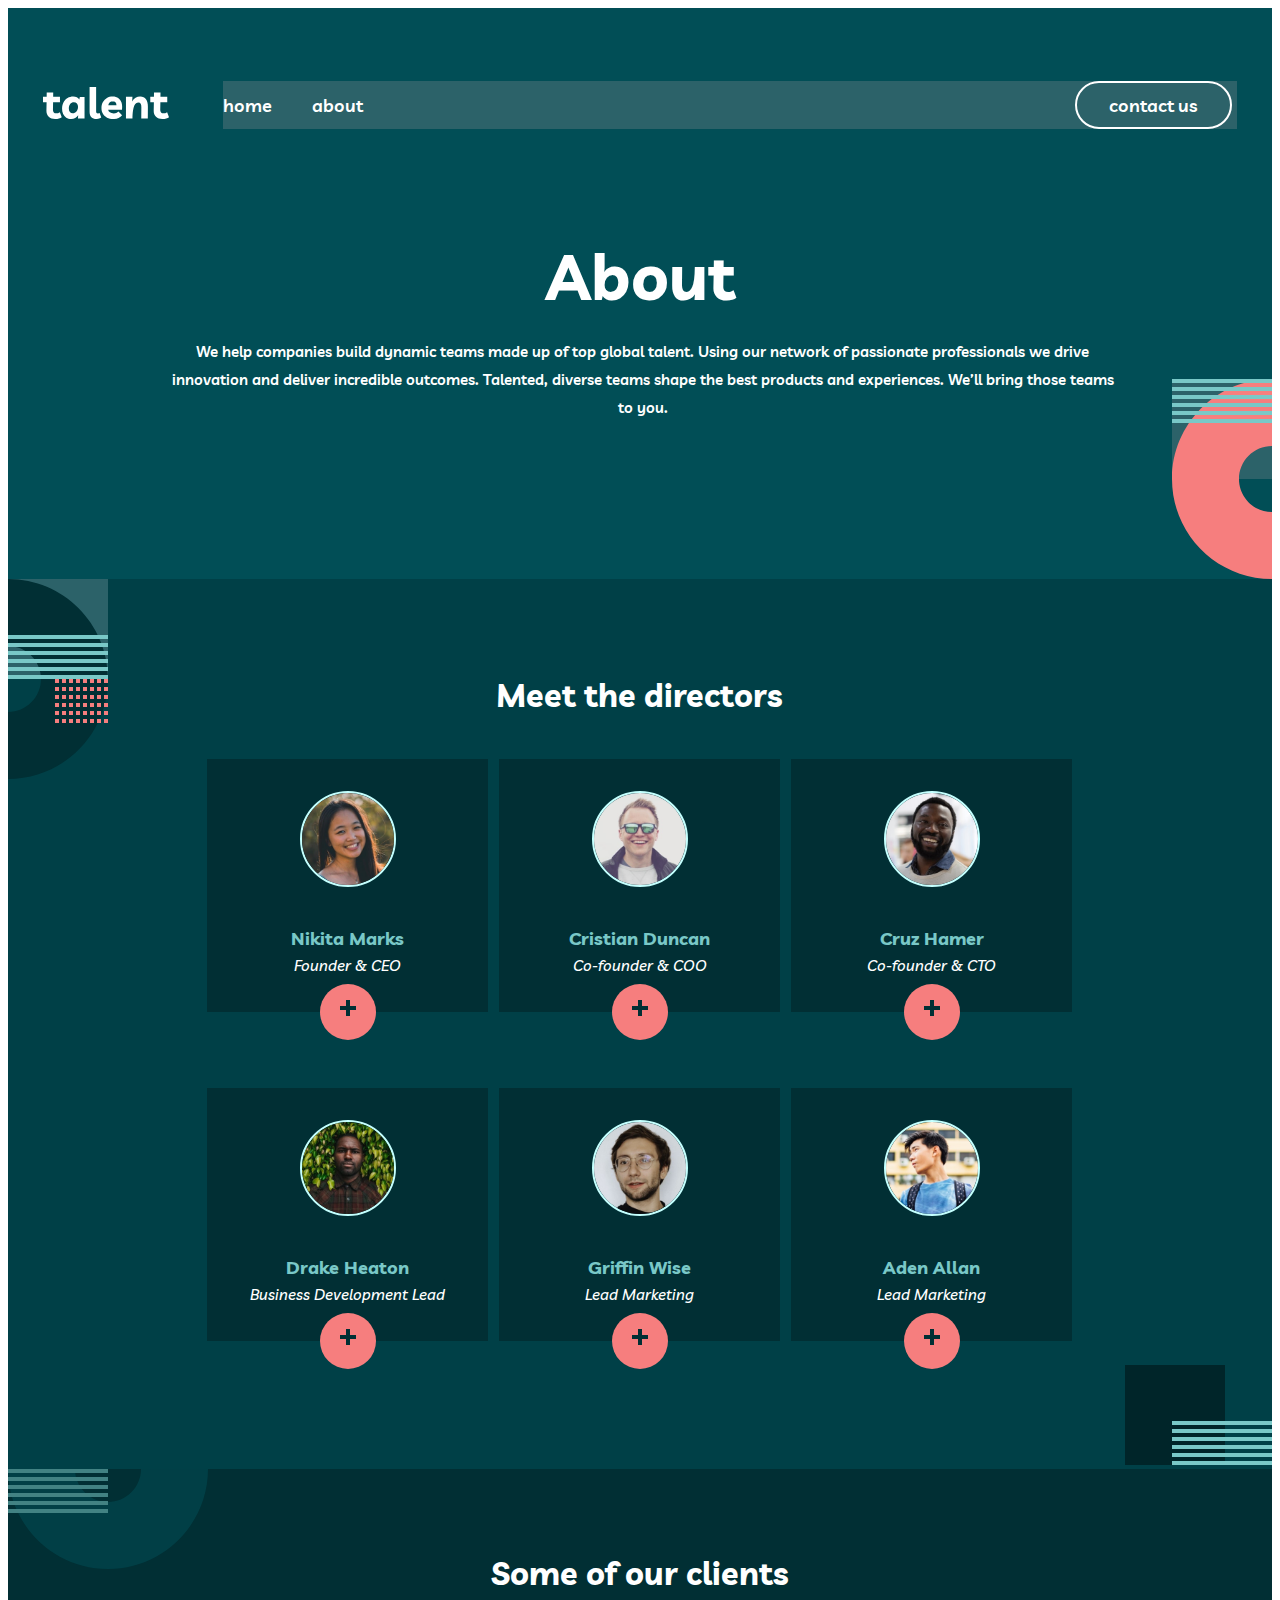
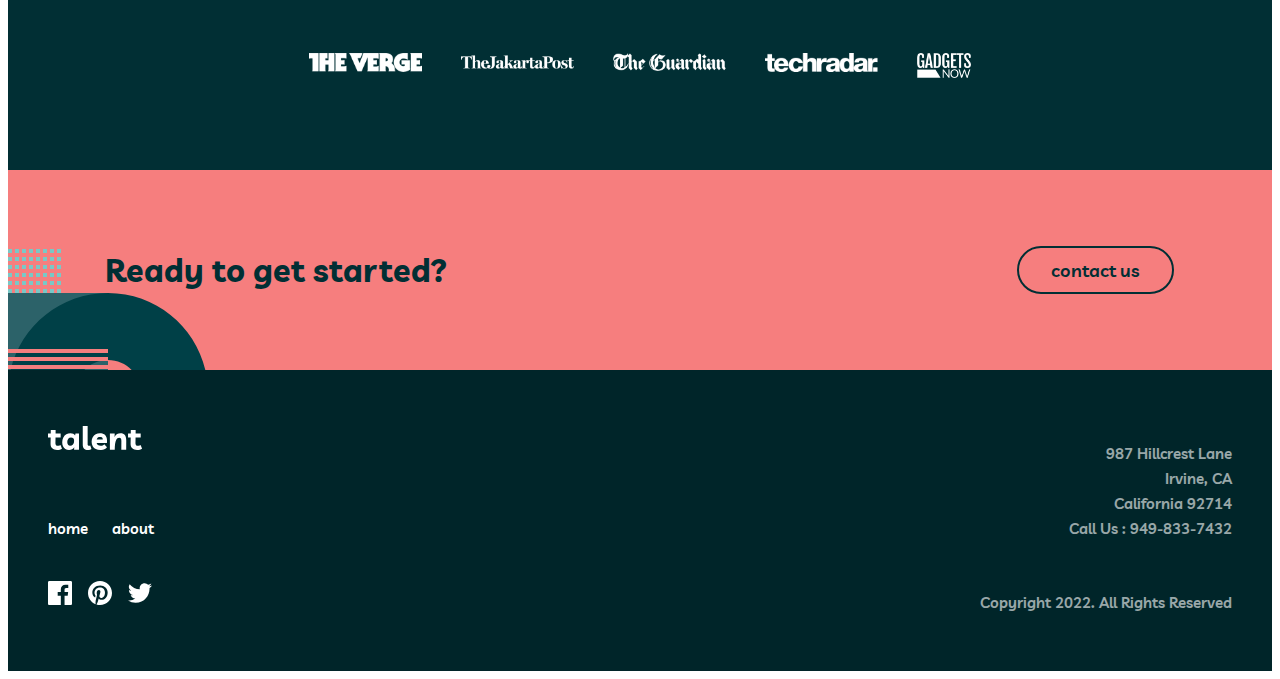
==== commit 36f63576: "Added fixes for html/css validator bugs" ====
--- a/about.html
+++ b/about.html
@@ -21,8 +21,7 @@
       class="linked-img hamburger">
       <img src="assets/images/icon-hamburger.svg" alt="nav menu open" class="hamburger__img">
     </a>
-    <div class="offcanvas-md offcanvas-end header__offcanvas" tabindex="-1" id="offcanvasResponsive"
-      aria-labelledby="offcanvasResponsiveLabel">
+    <div class="offcanvas-md offcanvas-end header__offcanvas" tabindex="-1" id="offcanvasResponsive">
       <a href="#offcanvasResponsive" data-bs-dismiss="offcanvas" role="button" class="linked-img close">
         <img src="assets/images/icon-close.svg" alt="nav menu close__img">
       </a>
--- a/style.css
+++ b/style.css
@@ -465,7 +465,6 @@
     height: 200px;
     bottom: -100px;
     right: -100px;;
-    opacity: 53,49%; 
 }
 /* contacts banner */
 .contacts-container{
@@ -730,7 +729,7 @@
 }
 .name {
     color: var(--rapture-blue);
-    margin-bottom: 2;
+    margin-bottom: 2px;
 }
 .role {
     font-style: italic;
@@ -1005,6 +1004,7 @@
         flex-direction: row;
         column-gap: 11px;
         row-gap: 76px;
+        justify-content: center;
     }
     .director {
         min-width: 281px;
@@ -1096,6 +1096,72 @@
         max-height: 83px;
     }
 
+       /* Meet the directors*/
+    .people-block {
+        padding: 140px 165px 168px 165px;
+    }
+    .people-block__title {
+        margin-bottom: 64px;
+        font-size: 48px;
+        line-height: 48px;
+    }
+    .people-block__directors {
+        column-gap: 30px;
+        row-gap: 76px;
+    }
+    .director {
+        width: 350px;
+    }
+
+    /* ***footer*** */
+    .ready-to-get-started {
+        padding: 76px 260px 76px 263px;
+    }
+    .ready-to-get-started__text {
+        font-size: 48px;
+        line-height: 48px;
+    }
+    .ready-to-get-started__image{
+        bottom: 0;
+    }
+    .footer-contacts-body {
+        padding: 48px 165px;
+        align-content: space-between;
+        flex-wrap: wrap;
+        flex-direction: column;
+        height: 198px;
+        column-gap: 125px;
+    }
+    .footer-logo {
+        width: 160px;
+        height: auto;
+    }
+    .footer-nav {
+        height: 100%;
+        flex-basis: auto;
+        margin-bottom: 0;
+    }
+    .footer-links {
+        font-size: 18px;
+        line-height: 28px;
+    }
+    .footer-contacts {
+        flex-basis: auto;
+        text-align: left;
+        margin-bottom: 0;
+        width: 445px;
+    }
+    .social-network {
+        flex-basis: auto;
+        margin-left: auto;
+        margin-right: 0;
+    }
+    .copyright {
+        flex-basis: auto;
+        margin-left: auto;
+        margin-top: auto;
+    }
+    
 }
 @media screen and (min-width: 768px){
     .about-container{
@@ -1200,7 +1266,7 @@
 }
 .main-banner-title {
     text-align: center;
-    margin-top: 125px;
+    margin-top: 50px;
     margin-bottom: 176px;
     margin-left: 165px;
     font-family: 'Livvic';
@@ -1231,18 +1297,70 @@
     width: 200px;
     height: 200px;
     bottom: 0px;
-    right: -100px;;
-    opacity: 53,49%; 
+    right: -100px;
 }
 
 .red-line--desktop {
-    display: block;
+        display: block;
         padding: 28px 0px 25px 0px;
         margin-left: 0px;
-        margin-top: 80px;
+     
         margin-bottom: 40px;
         width: 50px;
         height: 4px;
         border-bottom: solid #f67e7e;
 }
+}
+/*Dekstop About main partners*/
+@media screen and (min-width: 1440px){
+
+    .about-container-img{
+        background-color:#012F34;
+        display:flex;
+        flex-direction: row;
+        color: #FFFFFF;
+        text-align: center;
+        gap: 100px;
+        padding-bottom: 150px;
+        padding-left: 165px;
+        padding-right: 165px;
+       
+        
+    } 
+    .about-container{
+        background-color:#012F34;
+        color: #FFFFFF;
+        text-align: center; 
+        position: relative;
+        padding-top: 140px;
+        padding-bottom: 70px;
+        overflow: hidden;
+        font-size: 32px;
+        line-height: 32px;
+        font-weight: 700;
+    }
+    
+    
+    
+    .about-container-box{
+        max-height: 45px;
+        max-width: 140px;
+        text-align: center;
+        
+}
+
+.about-text-size{
+    font-size: 48px;
+    font-weight: 700;
+    line-height: 48px;
+    text-align: center;
+}  
+.about-image{
+    position:absolute ;
+    top: 0px;
+    left: 0px;
+    width: 200px;
+    height: 200px;
+    opacity: 54%;
+}
 }